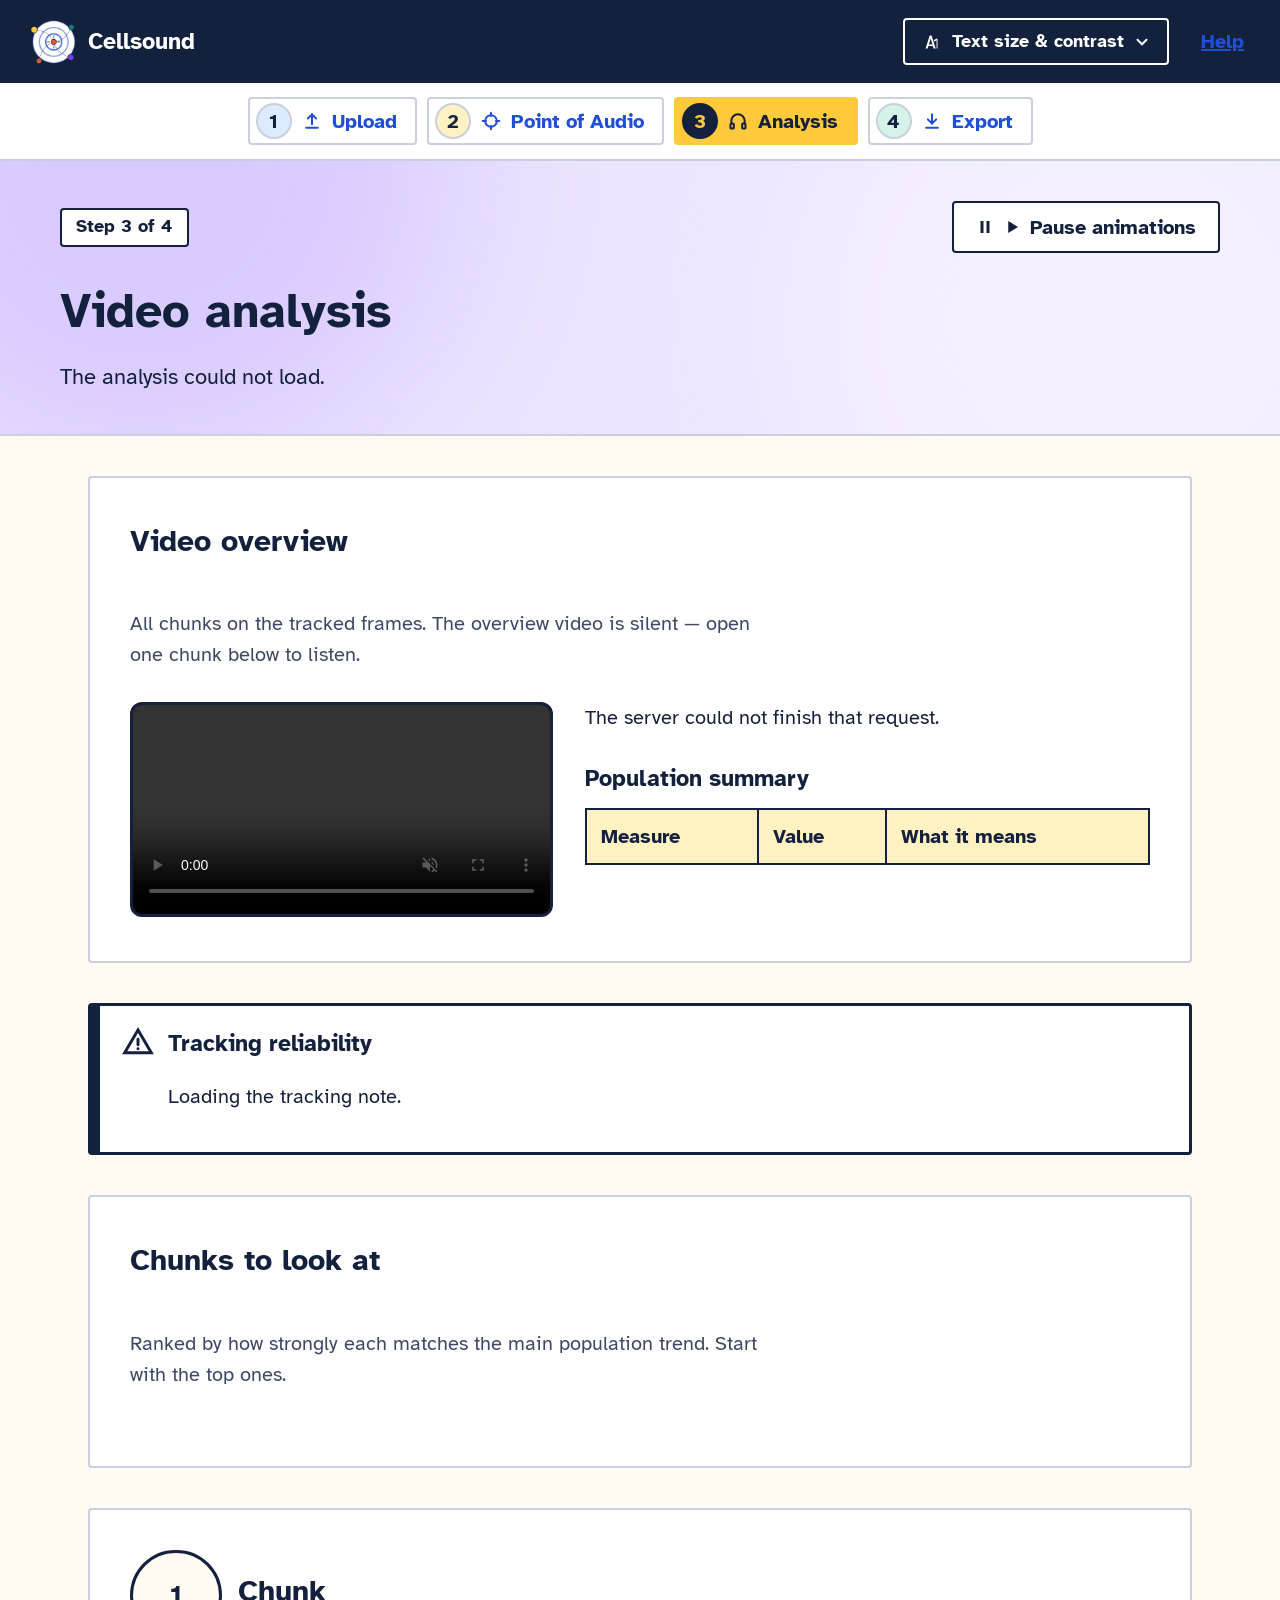
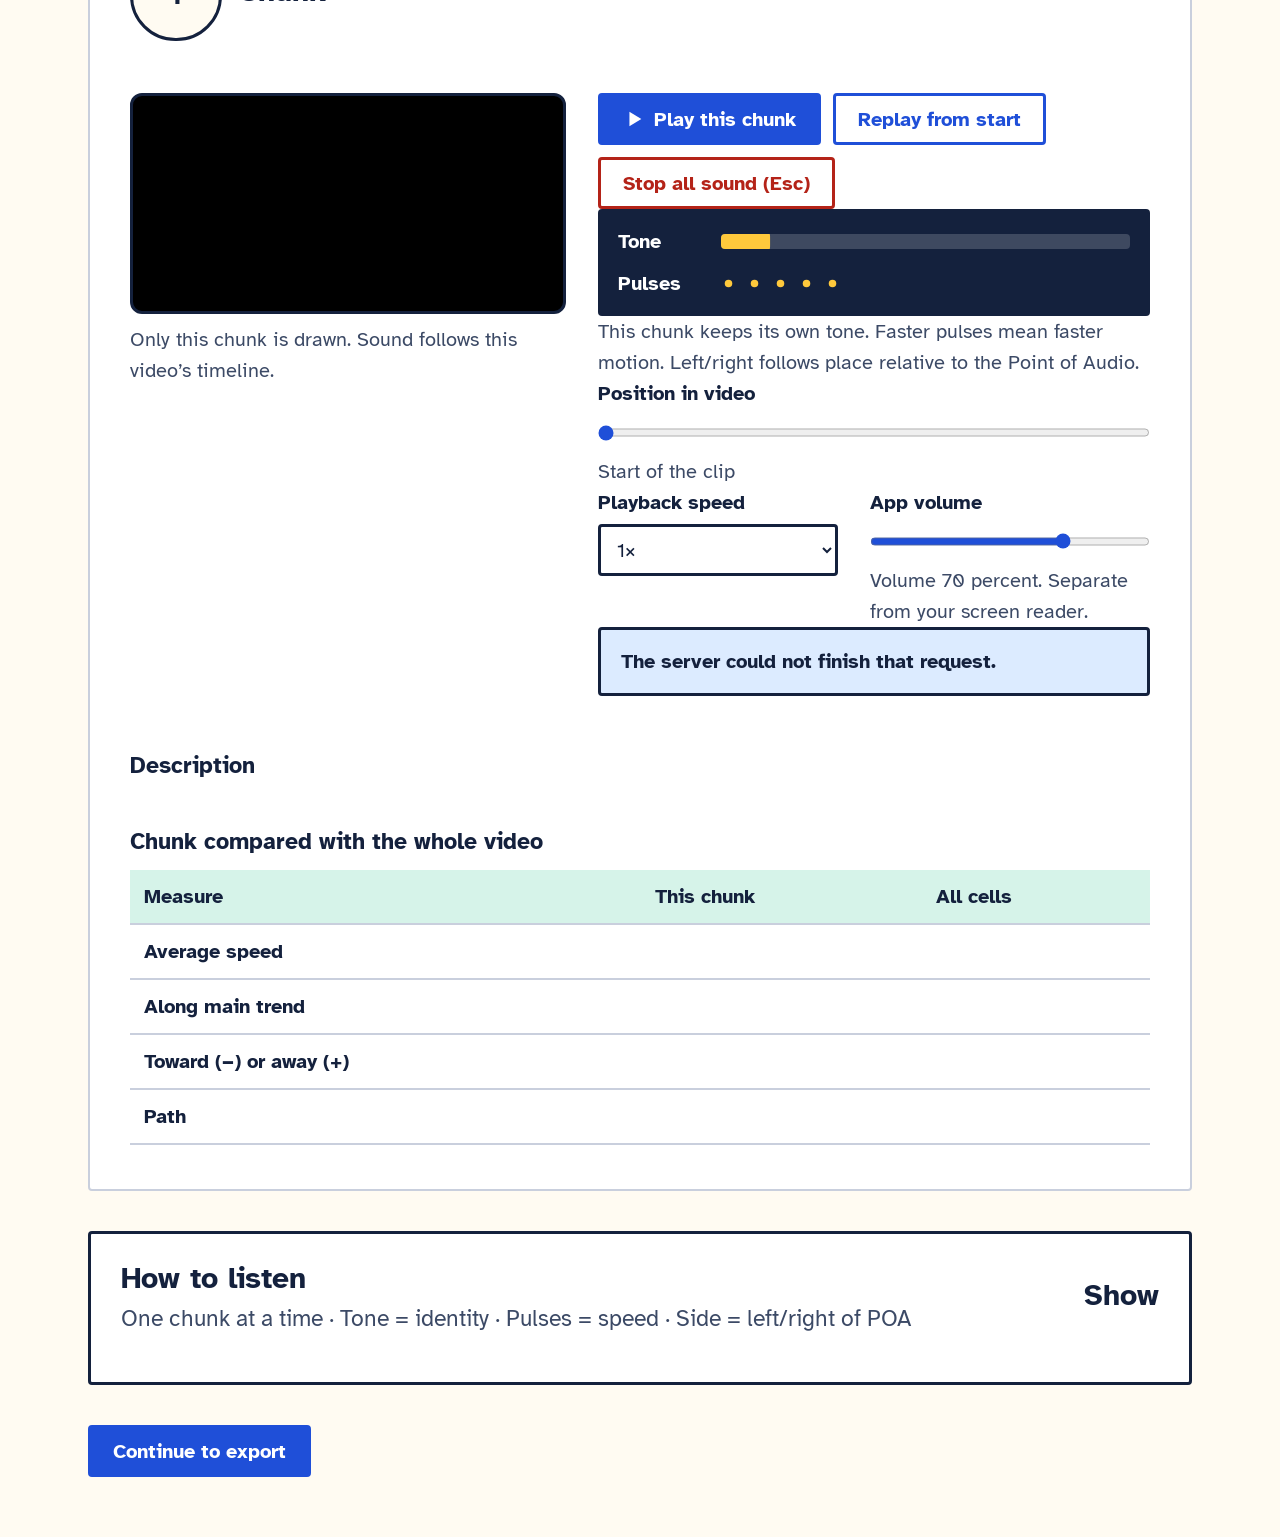
==== frontend/analysis.html @ 12f1b1e4 "Replace overview and clusters with one analysis page: muted all-chunk video plus ranked single-chunk" ====
<!DOCTYPE html>
<html lang="en">
<head>
  <meta charset="utf-8">
  <meta name="viewport" content="width=device-width, initial-scale=1">
  <title>Analysis — Cellsound</title>
  <link rel="stylesheet" href="css/styles.css">
  <link rel="icon" href="img/logo.png" type="image/png">
</head>
<body class="app theme-light size-1" data-step="3">
<a class="skip" href="#main">Skip to main content</a>
<header class="site-header">
  <a class="brand" href="index.html"><img class="brand-logo" src="img/logo.png" alt="" width="32" height="32">Cellsound</a>
  <div class="header-tools">
    <div class="display-wrap">
      <button type="button" class="hdr-btn" id="display-button" aria-expanded="false" aria-controls="display-panel">
        <svg aria-hidden="true" width="22" height="22" viewBox="0 0 24 24" fill="currentColor"><path d="M5 19 9.5 5h2L16 19h-2.2l-.9-2.6H8.1L7.2 19H5zm3.6-4.4h3.8L10.6 8.2 8.6 14.6zM18 19V8.5h-1.6L14 10v1.8l2.4-1.4H17V19H18z"></path></svg>Text size &amp; contrast<svg class="chevron" aria-hidden="true" width="18" height="18" viewBox="0 0 24 24" fill="none" stroke="currentColor" stroke-width="2.6" stroke-linecap="round"><path d="m6 9 6 6 6-6"></path></svg>
      </button>
      <div id="display-panel" class="display-panel" role="group" aria-label="Text size and contrast" hidden>
        <div class="field">
          <label for="text-size">Text size</label>
          <select class="select" id="text-size">
            <option value="1">Standard</option>
            <option value="2">Larger</option>
            <option value="3">Largest</option>
          </select>
        </div>
        <div class="field">
          <label for="contrast">Contrast</label>
          <select class="select" id="contrast">
            <option value="light">Light</option>
            <option value="dark">Dark</option>
            <option value="hc">High contrast</option>
          </select>
        </div>
        <label class="check-label" for="pause-animations">
          <input type="checkbox" id="pause-animations"> Pause animations
        </label>
        <button type="button" class="done-btn" id="display-done">Done</button>
      </div>
    </div>
    <a class="help-link" href="#help">Help</a>
  </div>
</header>
<nav class="steps" aria-label="Analysis steps">
  <ol>
    <li><a class="step-link" data-step-link="1" href="#"><span class="badge badge-1" aria-hidden="true">1</span><svg class="step-icon" aria-hidden="true" width="20" height="20" viewBox="0 0 24 24" fill="none" stroke="currentColor" stroke-width="2.4" stroke-linecap="round" stroke-linejoin="round"><path d="M12 16V4"></path><path d="m7 9 5-5 5 5"></path><path d="M5 20h14"></path></svg>Upload</a></li>
    <li><a class="step-link" data-step-link="2" href="#"><span class="badge badge-2" aria-hidden="true">2</span><svg class="step-icon" aria-hidden="true" width="20" height="20" viewBox="0 0 24 24" fill="none" stroke="currentColor" stroke-width="2.4" stroke-linecap="round" stroke-linejoin="round"><circle cx="12" cy="12" r="7"></circle><path d="M12 2v4M12 18v4M2 12h4M18 12h4"></path></svg>Point of Audio</a></li>
    <li><a class="step-link" data-step-link="3" href="#"><span class="badge badge-3" aria-hidden="true">3</span><svg class="step-icon" aria-hidden="true" width="20" height="20" viewBox="0 0 24 24" fill="none" stroke="currentColor" stroke-width="2.4" stroke-linecap="round" stroke-linejoin="round"><path d="M4 15v-3a8 8 0 0 1 16 0v3"></path><rect x="3" y="15" width="4" height="6" rx="1"></rect><rect x="17" y="15" width="4" height="6" rx="1"></rect></svg>Analysis</a></li>
    <li><a class="step-link" data-step-link="4" href="#"><span class="badge badge-4" aria-hidden="true">4</span><svg class="step-icon" aria-hidden="true" width="20" height="20" viewBox="0 0 24 24" fill="none" stroke="currentColor" stroke-width="2.4" stroke-linecap="round" stroke-linejoin="round"><path d="M12 4v11"></path><path d="m7 10 5 5 5-5"></path><path d="M5 20h14"></path></svg>Export</a></li>
  </ol>
</nav>

<main id="main" tabindex="-1">
<div class="hero hero-lilac">
  <div class="mesh" aria-hidden="true"><i></i><i></i></div>
  <div class="hero-inner">
    <div class="hero-bar">
      <p class="step-kicker">Step 3 of 4</p>
      <button type="button" class="pause-btn" data-pause-mirror aria-pressed="false">
        <svg data-icon="pause" aria-hidden="true" width="18" height="18" viewBox="0 0 24 24" fill="currentColor"><path d="M6 4h4v16H6zM14 4h4v16h-4z"></path></svg>
        <svg data-icon="play" aria-hidden="true" width="18" height="18" viewBox="0 0 24 24" fill="currentColor" hidden><path d="M7 4v16l13-8z"></path></svg>
        <span data-pause-label>Pause animations</span>
      </button>
    </div>
    <h1>Video analysis</h1>
    <p class="lede" id="hero-lede">Loading the video overview and the chunks that matter most.</p>
  </div>
</div>

<div class="page stack">
  <section class="card" aria-labelledby="overview-h">
    <h2 id="overview-h">Video overview</h2>
    <p class="hint">All chunks on the tracked frames. The overview video is silent — open one chunk below to listen.</p>
    <div class="split" style="align-items:flex-start">
      <div style="flex:1 1 16em;min-width:12em;max-width:28rem">
        <video id="overview-video" playsinline muted controls preload="auto" aria-label="Overview video showing all chunks, muted" style="width:100%;height:auto;display:block;border-radius:12px;background:#000;border:3px solid var(--line)"></video>
      </div>
      <div class="copy" style="flex:2 1 18em;min-width:14em">
        <p id="desc-text">The overview will appear when the summary loads.</p>
        <div style="overflow-x:auto;margin-top:1em">
          <table class="stats">
            <caption>Population summary</caption>
            <thead><tr><th scope="col">Measure</th><th scope="col">Value</th><th scope="col">What it means</th></tr></thead>
            <tbody id="stats-body"></tbody>
          </table>
        </div>
      </div>
    </div>
  </section>

  <div class="note">
    <svg aria-hidden="true" width="32" height="32" viewBox="0 0 24 24" fill="none" stroke="currentColor" stroke-width="2.2" stroke-linecap="round"><path d="M12 3 2 20h20L12 3Z"></path><path d="M12 10v4"></path><path d="M12 17h.01"></path></svg>
    <div>
      <h2 id="trust-h">Tracking reliability</h2>
      <p id="trust-note">Loading the tracking note.</p>
    </div>
  </div>

  <section class="card" aria-labelledby="important-h">
    <h2 id="important-h">Chunks to look at</h2>
    <p class="hint" id="important-hint">Ranked by how strongly each matches the main population trend. Start with the top ones.</p>
    <ol class="cluster-picks" id="chunk-picks"></ol>
  </section>

  <section class="card cluster-detail" id="chunk-detail" hidden aria-labelledby="detail-h">
    <div style="display:flex;align-items:center;gap:0.8em;flex-wrap:wrap">
      <span class="dot dot-big" id="detail-dot" aria-hidden="true">1</span>
      <div class="copy" style="flex:1 1 12em">
        <h2 id="detail-h" tabindex="-1">Chunk</h2>
        <p class="hint" id="detail-meta"></p>
      </div>
    </div>
    <div class="split" style="align-items:flex-start;margin-top:1em">
      <div style="flex:1 1 16em;min-width:12em;max-width:28rem">
        <video id="chunk-video" playsinline muted preload="auto" aria-label="Video with only the selected chunk highlighted" style="width:100%;height:auto;display:block;border-radius:12px;background:#000;border:3px solid var(--line)"></video>
        <p class="hint" style="margin-top:0.5em">Only this chunk is drawn. Sound follows this video’s timeline.</p>
      </div>
      <div style="flex:2 1 16em;min-width:14em">
        <div class="flow">
          <button type="button" class="btn btn-primary" id="play"><svg aria-hidden="true" width="22" height="22" viewBox="0 0 24 24" fill="currentColor"><path id="play-icon" d="M7 4v16l13-8z"></path></svg><span id="play-label">Play this chunk</span></button>
          <button type="button" class="btn btn-line" id="replay">Replay from start</button>
          <button type="button" class="btn btn-stop" id="stop">Stop all sound (Esc)</button>
        </div>
        <div class="cues" id="wave" aria-hidden="true">
          <div class="cue"><span>Tone</span><span class="cue-track"><i id="pitch-fill"></i></span></div>
          <div class="cue"><span>Pulses</span><span class="beat-dots" id="beat-dots"><i></i><i></i><i></i><i></i><i></i></span></div>
        </div>
        <p class="hint" id="tone-note">This chunk keeps its own tone. Faster pulses mean faster motion. Left/right follows place relative to the Point of Audio.</p>
        <div class="field">
          <label for="pos">Position in video</label>
          <input id="pos" type="range" min="0" max="200" value="0" aria-valuetext="Start of the clip">
          <p class="hint" id="pos-visible" aria-hidden="true">Start of the clip</p>
        </div>
        <div class="split">
          <div class="field" style="flex:1 1 10em">
            <label for="rate">Playback speed</label>
            <select class="select" id="rate">
              <option value="0.5">0.5×</option>
              <option value="1" selected>1×</option>
              <option value="1.5">1.5×</option>
              <option value="2">2×</option>
            </select>
          </div>
          <div class="field" style="flex:1 1 12em">
            <label for="vol">App volume</label>
            <input id="vol" type="range" min="0" max="100" value="70" aria-valuetext="Volume 70 percent">
            <p class="hint" id="vol-hint">Volume 70 percent. Separate from your screen reader.</p>
          </div>
        </div>
        <p class="listen-status" id="status-text" role="status" aria-live="polite" aria-atomic="true">Select a chunk above, then press Play.</p>
      </div>
    </div>
    <div class="copy" style="margin-top:1em">
      <h3>Description</h3>
      <p id="detail-desc"></p>
    </div>
    <div style="overflow-x:auto">
      <table class="cmp">
        <caption id="cmp-caption">Chunk compared with the whole video</caption>
        <thead><tr><th scope="col">Measure</th><th scope="col">This chunk</th><th scope="col">All cells</th></tr></thead>
        <tbody>
          <tr><th scope="row">Average speed</th><td id="cmp-speed"></td><td id="all-speed"></td></tr>
          <tr><th scope="row">Along main trend</th><td id="cmp-along"></td><td id="all-along"></td></tr>
          <tr><th scope="row">Toward (−) or away (+)</th><td id="cmp-radial"></td><td id="all-radial"></td></tr>
          <tr><th scope="row">Path</th><td id="cmp-path" colspan="2"></td></tr>
        </tbody>
      </table>
    </div>
  </section>

  <section class="accordion" id="help" aria-labelledby="how-h">
    <h2 id="how-h">
      <button type="button" class="accordion-btn" id="how-btn" aria-expanded="false" aria-controls="how-panel">
        <span>How to listen<small>One chunk at a time · Tone = identity · Pulses = speed · Side = left/right of POA</small></span>
        <span id="how-state">Show</span>
      </button>
    </h2>
    <div class="accordion-panel" id="how-panel" hidden>
      <div class="bento">
        <article class="card" style="background:var(--sky)">
          <h3>Tone</h3>
          <p>Each chunk keeps a fixed note so you can tell groups apart.</p>
        </article>
        <article class="card" style="background:var(--mint)">
          <h3>Pulses</h3>
          <p>Faster motion taps faster. Slow chunks tap slowly.</p>
        </article>
        <article class="card" style="background:var(--butter)">
          <h3>Left and right</h3>
          <p>Place relative to the Point of Audio. Bottom-center stays balanced; sides lean into that ear.</p>
        </article>
      </div>
    </div>
  </section>

  <div><a class="btn btn-primary" id="export-link" href="export.html">Continue to export</a></div>
</div>
</main>
<script src="js/audio.js"></script>
<script src="js/api.js"></script>
<script src="js/common.js"></script>
<script src="js/analysis.js"></script>
</body>
</html>
---- frontend/css/styles.css ----
/* cellsound design tokens, copied from the mockups.
   Put class="app theme-light size-1" on <body>; swap theme-light/dark/hc and size-1/2/3 from the Text size & contrast menu. */
@import url('https://fonts.googleapis.com/css2?family=Atkinson+Hyperlegible:wght@400;700&display=swap');

.app{font-family:'Atkinson Hyperlegible',system-ui,sans-serif;line-height:1.55;background:var(--bg);color:var(--ink);min-height:100%;position:relative}
.theme-light{--bg:#FFFBF2;--surface:#FFFFFF;--ink:#14213D;--muted:#3C4A66;--line:#14213D;--hair:#C9CFDD;--primary:#1F4FD8;--on-primary:#FFFFFF;--link:#1F4FD8;--sun:#FFC93C;--on-sun:#14213D;--sky:#DCEBFF;--butter:#FFF1C2;--lilac:#EDE4FF;--mint:#D6F3E9;--peach:#FFE1D3;--danger:#B42318;--ok:#0B6B3A;--focus:#14213D;--header:#14213D;--on-header:#FFFFFF}
.theme-dark{--bg:#0B1020;--surface:#141B31;--ink:#F4F6FF;--muted:#C9D1EA;--line:#C9D1EA;--hair:#3A4570;--primary:#9DB8FF;--on-primary:#0B1020;--link:#B7CBFF;--sun:#FFD25E;--on-sun:#0B1020;--sky:#1A2C55;--butter:#3A3214;--lilac:#2C2152;--mint:#123A30;--peach:#43231A;--danger:#FF9B8F;--ok:#7BE0A6;--focus:#FFD25E;--header:#050814;--on-header:#FFFFFF}
.theme-hc{--bg:#000000;--surface:#000000;--ink:#FFFFFF;--muted:#FFFFFF;--line:#FFFFFF;--hair:#FFFFFF;--primary:#FFFF00;--on-primary:#000000;--link:#FFFF00;--sun:#FFFF00;--on-sun:#000000;--sky:#000000;--butter:#000000;--lilac:#000000;--mint:#000000;--peach:#000000;--danger:#FF8A80;--ok:#00FF88;--focus:#00FFFF;--header:#000000;--on-header:#FFFFFF}
.size-1{font-size:20px}.size-2{font-size:24px}.size-3{font-size:30px}
.app a{color:var(--link)}.app a:hover{text-decoration-thickness:3px}
.app a.btn-primary{color:var(--on-primary);text-decoration:none}
.app a.btn-line{color:var(--link);text-decoration:none}
.app :focus-visible{outline:4px solid var(--focus);outline-offset:3px}
.app header .hdr:focus-visible,.app header > a:focus-visible,.app .brand:focus-visible,.app .hdr-btn:focus-visible,.app .help-link:focus-visible{outline-color:var(--sun)}
.skip{position:absolute;left:-9999px;top:10px;z-index:10;background:var(--sun);color:var(--on-sun) !important;padding:14px 20px;border-radius:4px;font-weight:700}
.skip:focus{left:16px}
.file-btn{display:inline-flex;align-items:center;justify-content:center;min-height:56px;padding:0 28px;border:3px solid var(--primary);border-radius:4px;background:var(--surface);color:var(--link);font-weight:700;cursor:pointer}
.file-in:focus-visible + .file-btn{outline:4px solid var(--focus);outline-offset:3px}
.sr{position:absolute;width:1px;height:1px;overflow:hidden;clip:rect(0 0 0 0);white-space:nowrap}

*,
*::before,
*::after{box-sizing:border-box}
html,body{margin:0}
body{overflow-x:hidden}

.site-header{
  background:var(--header);
  color:var(--on-header);
  padding:0.7em 1.4em;
  display:flex;
  flex-wrap:wrap;
  align-items:center;
  justify-content:space-between;
  gap:0.7em 1.4em;
}
.app a.brand{
  color:#fff;
  text-decoration:none;
  display:flex;
  align-items:center;
  gap:0.45em;
  font-weight:700;
  font-size:1.15em;
  min-height:2.4em;
}
.brand-logo{width:2.15em;height:2em;flex:none;object-fit:contain;display:block}
.header-tools{display:flex;flex-wrap:wrap;align-items:center;gap:0.6em 1.2em}
.display-wrap{position:relative}
.hdr-btn{
  font:inherit;
  font-weight:700;
  font-size:0.9em;
  min-height:2.6em;
  padding:0 0.9em;
  border:2px solid var(--on-header);
  border-radius:4px;
  background:transparent;
  color:var(--on-header);
  cursor:pointer;
  display:inline-flex;
  align-items:center;
  gap:0.5em;
}
.help-link{
  color:var(--on-header);
  font-weight:700;
  min-height:2.4em;
  display:inline-flex;
  align-items:center;
  padding:0 0.4em;
}
.display-panel{
  position:absolute;
  right:0;
  top:calc(100% + 0.5em);
  z-index:20;
  width:17em;
  max-width:calc(100vw - 2em);
  background:var(--surface);
  color:var(--ink);
  border:3px solid var(--line);
  border-radius:4px;
  box-shadow:0 6px 0 var(--line);
  padding:1em;
  display:flex;
  flex-direction:column;
  gap:0.8em;
  font-size:0.9em;
}
.display-panel[hidden]{display:none}
.field{display:flex;flex-direction:column;gap:0.3em}
.field label,.check-label{font-weight:700}
.select,.text-input{
  font:inherit;
  min-height:2.6em;
  padding:0.2em 0.6em;
  border:3px solid var(--line);
  border-radius:4px;
  background:var(--surface);
  color:var(--ink);
  width:100%;
}
.check-label{
  display:flex;
  align-items:center;
  gap:0.6em;
  cursor:pointer;
  min-height:2.4em;
}
.check-label input{width:1.3em;height:1.3em;margin:0;accent-color:var(--primary)}
.done-btn{
  font:inherit;
  font-weight:700;
  min-height:2.6em;
  border:3px solid var(--primary);
  border-radius:4px;
  background:var(--primary);
  color:var(--on-primary);
  cursor:pointer;
}
.chevron{transition:transform .15s ease}
.hdr-btn[aria-expanded="true"] .chevron{transform:rotate(180deg)}

.steps{
  background:var(--surface);
  border-bottom:2px solid var(--hair);
  padding:0.7em 1.4em;
}
.steps ol{
  list-style:none;
  margin:0 auto;
  padding:0;
  display:flex;
  flex-wrap:wrap;
  justify-content:center;
  gap:0.5em;
}
.step-link{
  display:flex;
  align-items:center;
  gap:0.5em;
  min-height:2.4em;
  padding:0.2em 0.9em 0.2em 0.3em;
  border-radius:4px;
  border:2px solid var(--hair);
  color:var(--ink);
  text-decoration:none;
  font-weight:700;
}
.step-link[aria-current="step"]{
  border-color:var(--sun);
  background:var(--sun);
  color:var(--on-sun);
}
.badge{
  display:grid;
  place-items:center;
  width:1.8em;
  height:1.8em;
  border-radius:50%;
  border:2px solid var(--hair);
  flex:none;
}
.step-link[aria-current="step"] .badge{
  background:var(--on-sun);
  color:var(--sun);
  border-color:var(--on-sun);
}
.badge-1{background:var(--sky);color:var(--ink)}
.badge-2{background:var(--butter);color:var(--ink)}
.badge-3{background:var(--lilac);color:var(--ink)}
.badge-4{background:var(--mint);color:var(--ink)}
.badge-5{background:var(--peach);color:var(--ink)}
.badge-6{background:var(--sky);color:var(--ink)}
.theme-hc .badge{background:var(--surface);color:var(--ink)}
.step-icon{flex:none}

.hero{
  border-bottom:2px solid var(--hair);
  padding:2em 1.4em;
}
.hero-inner{max-width:58em;margin:0 auto}
.step-kicker{
  margin:0;
  display:inline-block;
  background:var(--surface);
  border:2px solid var(--line);
  border-radius:4px;
  padding:0.2em 0.8em;
  font-weight:700;
  font-size:0.9em;
}
.hero-bar{margin-bottom:1.6em}
.hero-inner > .step-kicker{margin-bottom:1.6em}
.hero h1{margin:0 0 0.45em;font-size:2.4em;line-height:1.1}
.hero-sky{background:var(--sky);--tint:#A9CBFF}
.hero-butter{background:var(--butter);--tint:#FFE08A}
.hero-lilac{background:var(--lilac);--tint:#D2C2FF}
.hero-mint{background:var(--mint);--tint:#A8E8D3}
.hero-peach{background:var(--peach);--tint:#FFC2A6}
.theme-hc .hero{background:var(--bg)}

.page{
  max-width:58em;
  margin:0 auto;
  padding:2em 1.4em 3em;
}
.page h2{margin-top:0}
.live{min-height:1.2em}

.hero-bar,.row{display:flex;flex-wrap:wrap;align-items:center;gap:0.7em}
.hero-bar{justify-content:space-between}
.hero-card{
  margin-top:0;
  background:var(--surface);
  color:var(--ink);
  border:3px solid var(--line);
  border-radius:4px;
  box-shadow:0 0.4em 0 var(--line);
  padding:1.4em 1.5em;
  display:flex;
  flex-direction:column;
  gap:1.2em;
}
.hero-copy{display:flex;flex-wrap:wrap;align-items:center;justify-content:space-between;gap:1.2em}
.hero-copy > div{flex:1 1 22em;min-width:0;display:flex;flex-direction:column;gap:0.7em}
.hero-card h1{margin:0}
.lede{margin:0;font-size:1.1em;max-width:32em}
.art{flex:0 1 16em;width:100%;height:auto;color:var(--ink)}
.pause-btn,.btn,.file-btn{
  font:inherit;
  font-weight:700;
  min-height:2.6em;
  padding:0.35em 1.1em;
  border-radius:4px;
  cursor:pointer;
  display:inline-flex;
  align-items:center;
  justify-content:center;
  gap:0.45em;
  text-decoration:none;
}
.pause-btn{border:2px solid var(--line);background:var(--surface);color:var(--ink)}
.btn-primary{border:3px solid var(--primary);background:var(--primary);color:var(--on-primary)}
.btn-line{border:3px solid var(--primary);background:var(--surface);color:var(--link)}
.btn-quiet{border:3px solid var(--line);background:var(--surface);color:var(--ink)}
.stack{display:flex;flex-direction:column;gap:2em}
.card{background:var(--surface);border:2px solid var(--hair);border-radius:4px;padding:2em 2em 2.2em;display:flex;flex-direction:column;gap:1.6em}
.band{background:var(--lilac);border:2px solid var(--hair);border-radius:4px;padding:1.2em 1.3em;display:flex;flex-wrap:wrap;gap:1em 2em}
.band > div{flex:1 1 16em;min-width:0}
.band h2,.card h2{margin:0 0 0.4em;font-size:1.5em}
.band h3{margin:0 0 0.4em;font-size:1.15em}
.flow{display:flex;flex-wrap:wrap;gap:0.6em}
.mini-steps{list-style:none;margin:0;padding:0;display:flex;flex-wrap:wrap;gap:0.6em}
.mini-step{
  flex:1 1 8em;
  min-width:0;
  display:flex;
  flex-direction:column;
  gap:0.35em;
  padding:0.7em;
  border-radius:4px;
  border:2px solid var(--hair);
  background:var(--surface);
}
.mini-step strong{font-size:1.02em;line-height:1.2}
.mini-step.here{background:var(--sky);border:3px solid var(--line)}
.tint-2{background:var(--butter)}
.tint-3{background:var(--lilac)}
.tint-4{background:var(--mint)}
.tint-5{background:var(--peach)}
.tint-6{background:var(--sky)}
.here-tag{align-self:flex-start;margin-top:auto;font-weight:700;font-size:0.85em;background:var(--sun);color:var(--on-sun);padding:0.1em 0.5em;border-radius:4px}
.mini-top{display:flex;align-items:center;justify-content:space-between;gap:0.4em}
.mini-num{display:grid;place-items:center;width:1.6em;height:1.6em;border-radius:50%;border:2px solid var(--line);background:var(--surface);font-weight:700;font-size:0.85em}
.mini-step.here .mini-num{background:var(--line);color:var(--bg)}
.drop{
  border:3px dashed var(--line);
  border-radius:4px;
  padding:2.4em 1.6em;
  display:flex;
  flex-direction:column;
  align-items:center;
  text-align:center;
  gap:0.9em;
  background:var(--sky);
}
.drop.drag{background:var(--butter)}
.drop-title{font-weight:700;font-size:1.15em}
.hint{margin:0;max-width:32em;color:var(--muted)}
.file-name{margin:0;font-weight:700}
.error{margin:0;color:var(--danger);font-weight:700}
.fields{border:2px solid var(--hair);border-radius:4px;padding:1.3em 1.4em 1.5em;margin:0;display:flex;flex-direction:column;gap:1.1em}
.fields legend{font-size:1.15em;font-weight:700;padding:0 0.4em}
.pair{display:flex;flex-wrap:wrap;gap:0.9em}
.pair .field{flex:1 1 12em}
.checks{list-style:none;margin:0;padding:0;display:flex;flex-direction:column;gap:1em}
.checks li{display:flex;gap:0.6em;align-items:center}
.dot{flex:none;display:grid;place-items:center;width:1.8em;height:1.8em;border-radius:50%;border:2px solid var(--line);background:var(--bg);font-weight:700}
.dot.now{background:var(--sun);color:var(--on-sun)}
.dot.done{background:var(--mint);color:var(--ink)}
.theme-hc .dot.done{background:var(--ok);color:var(--on-sun)}
.status-box{border:3px solid var(--line);background:var(--butter);border-radius:4px;padding:1.1em 1.2em;display:flex;gap:0.8em;align-items:flex-start}
.status-box p{margin:0;font-weight:700}
.bar{height:1.5em;border:3px solid var(--line);border-radius:4px;background:var(--bg);overflow:hidden}
.bar span{display:block;height:100%;width:100%;background:var(--primary);transform:scaleX(0);transform-origin:left center}
.mesh{position:absolute;inset:0;z-index:0;overflow:hidden;pointer-events:none}
.hero{position:relative;overflow:hidden}
.hero-inner,.hero-card{position:relative;z-index:1}
.mesh i{position:absolute;width:32em;height:32em;border-radius:50%;filter:blur(4.5em)}
.mesh i:nth-child(1){background:var(--tint);opacity:.75;left:-9em;top:-16em}
.mesh i:nth-child(2){background:var(--surface);opacity:.45;right:-8em;top:-8em}
.theme-dark .mesh i:nth-child(1){opacity:.18}
.theme-dark .mesh i:nth-child(2){opacity:.08}
.theme-hc .mesh{display:none}
.app .file-in:focus-visible{outline:none}

@media (prefers-reduced-motion: no-preference){
  body:not(.pause-motion) .mesh i{animation:drift 32s ease-in-out infinite alternate}
  body:not(.pause-motion) .mesh i:nth-child(2){animation-duration:40s;animation-delay:-8s}
  body:not(.pause-motion) .float{animation:bob 5s ease-in-out infinite}
  body:not(.pause-motion) .bar span{transition:transform .45s linear}
  body:not(.pause-motion) .rise{animation:rise .6s ease both}
  body:not(.pause-motion) .lift:active{transform:translateY(2px)}
  body:not(.pause-motion) .pulse{
    transform-box:fill-box;
    transform-origin:center;
    animation:ping 1.8s ease-out infinite;
  }
}
@keyframes ping{0%{transform:scale(.45);opacity:.85}100%{transform:scale(2.4);opacity:0}}
@keyframes drift{from{transform:translate3d(0,0,0) scale(1)}to{transform:translate3d(4em,2.5em,0) scale(1.12)}}
@keyframes bob{0%,100%{transform:translateY(0)}50%{transform:translateY(-8px)}}
@keyframes rise{from{opacity:0;transform:translateY(14px)}to{opacity:1;transform:none}}
.split{display:flex;flex-wrap:wrap;gap:1.6em;align-items:stretch}
.split > *{flex:1 1 18em;min-width:0}
.preview-wrap{max-width:24em}
.preview{width:100%;height:auto;display:block;background:var(--header);border:3px solid var(--line);border-bottom:0;border-radius:4px 4px 0 0}
.readout{border:3px solid var(--line);border-radius:0 0 4px 4px;background:var(--mint);padding:0.9em 1em;display:flex;flex-direction:column;gap:0.4em}
.readout p{margin:0}
.legend{display:flex;align-items:center;gap:0.5em;font-size:0.9em}
.nudge{
  background:var(--butter);
  border:2px solid var(--hair);
  border-radius:4px;
  padding:1.4em 1.2em;
  display:flex;
  flex-direction:column;
  align-items:center;
  gap:1.1em;
}
.nudge h3{margin:0;font-size:1.2em;text-align:center}
.pad{display:grid;grid-template-columns:repeat(3,5em);gap:0.5em;justify-content:center}
.pad button{
  font:inherit;
  font-weight:700;
  font-size:0.9em;
  min-height:3em;
  min-width:3em;
  border:3px solid var(--line);
  border-radius:4px;
  background:var(--surface);
  color:var(--ink);
  cursor:pointer;
  display:flex;
  flex-direction:column;
  align-items:center;
  justify-content:center;
  line-height:1.15;
}
.pad button.mid{background:var(--sun);color:var(--on-sun)}
.rule{width:100%;border:0;border-top:2px solid var(--hair);margin:0}
.panel{border:2px solid var(--hair);border-radius:4px;padding:1.2em 1.3em;margin:0;display:flex;flex-direction:column;gap:0.8em}
.panel legend{padding:0 0.4em}
.panel-title{font-size:1.35em;font-weight:700;line-height:1.25}
.panel-lilac{background:var(--lilac)}
.panel-mint{background:var(--mint)}
.panel-peach{background:var(--peach)}
.panel-sky{background:var(--sky)}
.choice{display:flex;align-items:flex-start;gap:0.7em;padding:0.7em 0.8em;border:2px solid var(--hair);border-radius:4px;background:var(--surface);cursor:pointer;min-height:2.6em}
.choice input{width:1.3em;height:1.3em;margin:0.2em 0 0;accent-color:var(--primary);flex:none}
.big-num{margin:0;font-size:2em;font-weight:700;line-height:1.1}
.ends{display:flex;justify-content:space-between;gap:1em}
.app input[type="range"]{width:100%;height:2.6em;accent-color:var(--primary);margin:0}
.vol-row{display:flex;flex-wrap:wrap;gap:0.8em}
.vol-card{flex:1 1 12em;min-width:0;background:var(--surface);border:2px solid var(--hair);border-radius:4px;padding:1em 1.1em;display:flex;flex-direction:column;gap:0.45em}
.pill{margin:0;align-self:center;background:var(--surface);border:2px solid var(--line);border-radius:4px;padding:0.2em 0.8em;font-weight:700}
.calib-kept{margin:0.6em 0 0;display:flex;align-items:center;gap:0.5em;font-weight:700}
.btn-stop{border:3px solid var(--danger);background:var(--surface);color:var(--danger)}
.cues{display:flex;flex-direction:column;gap:0.55em;padding:0.85em 1em;background:var(--header);border-radius:4px;color:var(--on-header)}
.cue{display:flex;align-items:center;gap:0.75em}
.cue > span:first-child{flex:0 0 4.4em;font-weight:700}
.cue-track{flex:1;height:0.75em;border-radius:4px;background:rgba(255,255,255,.18);overflow:hidden}
.poa-chip{flex:none;display:grid;place-items:center;width:2.1em;height:2.1em;background:var(--header);border-radius:4px}
.theme-hc .poa-chip{background:var(--bg);border:2px solid var(--line)}
.cue-track i{display:block;height:100%;width:100%;background:var(--sun);transform:scaleX(.12);transform-origin:left center;border-radius:4px}
.beat-dots{flex:1;display:flex;align-items:center;gap:0.55em;height:1.3em}
.beat-dots i{width:0.75em;height:0.75em;border-radius:50%;background:var(--sun);transform:scale(.5);transform-origin:center}
.beat-dots i.on{transform:scale(1)}
.theme-hc .cues{background:var(--bg);color:var(--ink);border:3px solid var(--line)}
.theme-hc .cue-track{background:transparent;border:2px solid var(--line)}
.theme-hc .cue-track i,.theme-hc .beat-dots i{background:var(--primary)}
.copy{display:flex;flex-direction:column;gap:0.4em}
.copy h2,.copy h3,.copy p,.listen-card p{margin:0}
.pick{width:100%;font:inherit;text-align:left;display:flex;align-items:flex-start;gap:0.7em;min-height:3.6em;padding:0.7em 0.8em;border:3px solid var(--hair);border-radius:4px;background:var(--surface);color:var(--ink);cursor:pointer}
.pick[aria-current="true"]{border-color:var(--line);background:var(--butter);box-shadow:0 0.25em 0 var(--line)}
.dot{flex:none;display:grid;place-items:center;width:2.4em;height:2.4em;border-radius:50%;font-weight:700;border:3px solid var(--line);color:var(--ink)}
.dot-big{width:3.4em;height:3.4em;font-size:1.35em}
.tag{display:inline-block;border:2px solid var(--danger);color:var(--danger);border-radius:4px;padding:0 0.45em;font-weight:700}
.cluster-layout{display:flex;flex-wrap:wrap;gap:1.4em;align-items:flex-start}
.cluster-list,.cluster-detail{min-width:0}
.cluster-list{flex:1 1 18em;display:flex;flex-direction:column;gap:0.7em}
.cluster-picks{list-style:none;margin:0;padding:0;display:flex;flex-direction:column;gap:0.6em}
.pick-copy{display:flex;flex-direction:column;gap:0.15em;min-width:0}
.listen-band h3{margin:0;font-size:1.2em}
.btn:disabled{opacity:.55;cursor:not-allowed}
.listen-status.on-butter{background:var(--butter)}
.cmp{width:100%;border-collapse:collapse;background:var(--surface)}
.cmp caption{text-align:left;font-weight:700;font-size:1.15em;padding:0 0 0.45em}
.cmp th,.cmp td{border-bottom:2px solid var(--hair);padding:0.55em 0.7em;text-align:left}
.cmp thead th{background:var(--mint)}
.cluster-detail{flex:2 1 28em}
.listen-band{background:var(--sky);border-radius:4px;padding:1em 1.1em;display:flex;flex-direction:column;gap:0.75em}
.theme-hc .dot{background:var(--bg) !important}
.listen-status{border:3px solid var(--line);background:var(--sky);border-radius:4px;padding:0.8em 1em;font-weight:700;margin:0}
.trace-svg{width:100%;height:auto;background:var(--header);border:3px solid var(--line);border-radius:4px}
.legend-list{list-style:none;margin:0;padding:0;display:flex;flex-direction:column;gap:0.4em;flex:1 1 14em}
.legend-list li{display:flex;align-items:center;gap:0.6em;padding:0.35em 0.5em}
.swatch{flex:none;width:1.6em;height:0.45em;border-radius:4px;outline:2px solid var(--line)}
.accordion{background:var(--surface);border:3px solid var(--line);border-radius:4px}
.accordion-btn{font:inherit;font-weight:700;width:100%;min-height:3.2em;padding:0.7em 1em;border:0;background:transparent;color:var(--ink);cursor:pointer;display:flex;align-items:center;justify-content:space-between;gap:0.8em;text-align:left}
.accordion-btn small{display:block;font-weight:400;color:var(--muted);font-size:0.75em}
.accordion-panel{padding:0.4em 1.1em 1.2em;border-top:2px solid var(--hair);display:flex;flex-direction:column;gap:0.8em}
.accordion-panel[hidden]{display:none}
.bento{display:flex;flex-wrap:wrap;gap:0.8em}
.listen-card{flex:1 1 16em;min-width:0;border-radius:4px;padding:1em;display:flex;flex-direction:column;gap:0.7em}
.listen-card.wide{flex:1 1 24em}
.listen-card h3{margin:0;font-size:1.25em}
.ink-card{background:var(--ink);color:var(--bg)}
.ink-card .btn{background:var(--surface);color:var(--ink);border-color:var(--surface)}
.more{border-top:2px solid currentColor;padding-top:0.6em;margin:0}
.stats{width:100%;border-collapse:collapse;background:var(--surface)}
.stats caption{text-align:left;font-weight:700;font-size:1.15em;padding:0 0 0.5em}
.stats th,.stats td{border:2px solid var(--line);padding:0.55em 0.7em;text-align:left}
.stats thead th{background:var(--butter)}
.note{border:3px solid var(--line);border-left-width:0.6em;border-radius:4px;padding:1em 1.1em;background:var(--surface);display:flex;gap:0.7em;align-items:flex-start}
.note h2{margin:0 0 0.3em;font-size:1.15em}
.desc-band{background:var(--butter)}
.include{border:2px solid var(--hair);border-radius:4px;padding:1em 1.15em 1.2em;margin:0;background:var(--surface)}
.include legend{font-size:1.35em;font-weight:700;padding:0 0.35em}
.opt-row{display:flex;flex-wrap:wrap;gap:0.8em}
.opt{flex:1 1 16em;min-width:0;display:flex;align-items:flex-start;gap:0.7em;padding:0.9em 1em;border:3px solid var(--hair);border-radius:4px;cursor:pointer}
.opt input{width:1.35em;height:1.35em;margin:0.15em 0 0;accent-color:var(--primary);flex:none}
.opt:has(input:checked){border-color:var(--line)}
.opt p{margin:0.15em 0 0}
.result{border:3px solid var(--ok);background:var(--mint);border-radius:4px;padding:1em 1.1em;display:flex;gap:0.7em;align-items:center}
.result p,.result-bad{margin:0;font-weight:700}
.result-bad{border:3px solid var(--danger);color:var(--danger);background:var(--surface);border-radius:4px;padding:0.9em 1em}
@media (prefers-reduced-motion: no-preference){
  body:not(.pause-motion) .pop{animation:pop .45s ease-out both}
}
@keyframes pop{0%{transform:scale(.6);opacity:0}70%{transform:scale(1.06);opacity:1}100%{transform:scale(1)}}

@media (prefers-reduced-motion: no-preference){
  body:not(.pause-motion) .cue-track i,
  body:not(.pause-motion) .beat-dots i{transition:transform .7s ease}
  body:not(.pause-motion) .playing .dot-big{animation:soft 1.8s ease-in-out infinite}
}
@keyframes soft{0%,100%{transform:scale(1)}50%{transform:scale(1.06)}}
@media (prefers-reduced-motion: reduce){
  .chevron{transition:none}
}
.pause-motion .chevron{transition:none}
.hear-set{border:3px solid var(--line);border-radius:4px;margin:0;padding:0.8em 1em 1em;background:var(--surface)}
.hear-set legend{font-weight:700;padding:0 0.3em}
.hear-boxes{display:flex;flex-direction:column;gap:0.35em}
.hear-boxes .check-label{min-height:48px;align-items:center}
.hear-boxes .check-label input{width:28px;height:28px;flex:none}
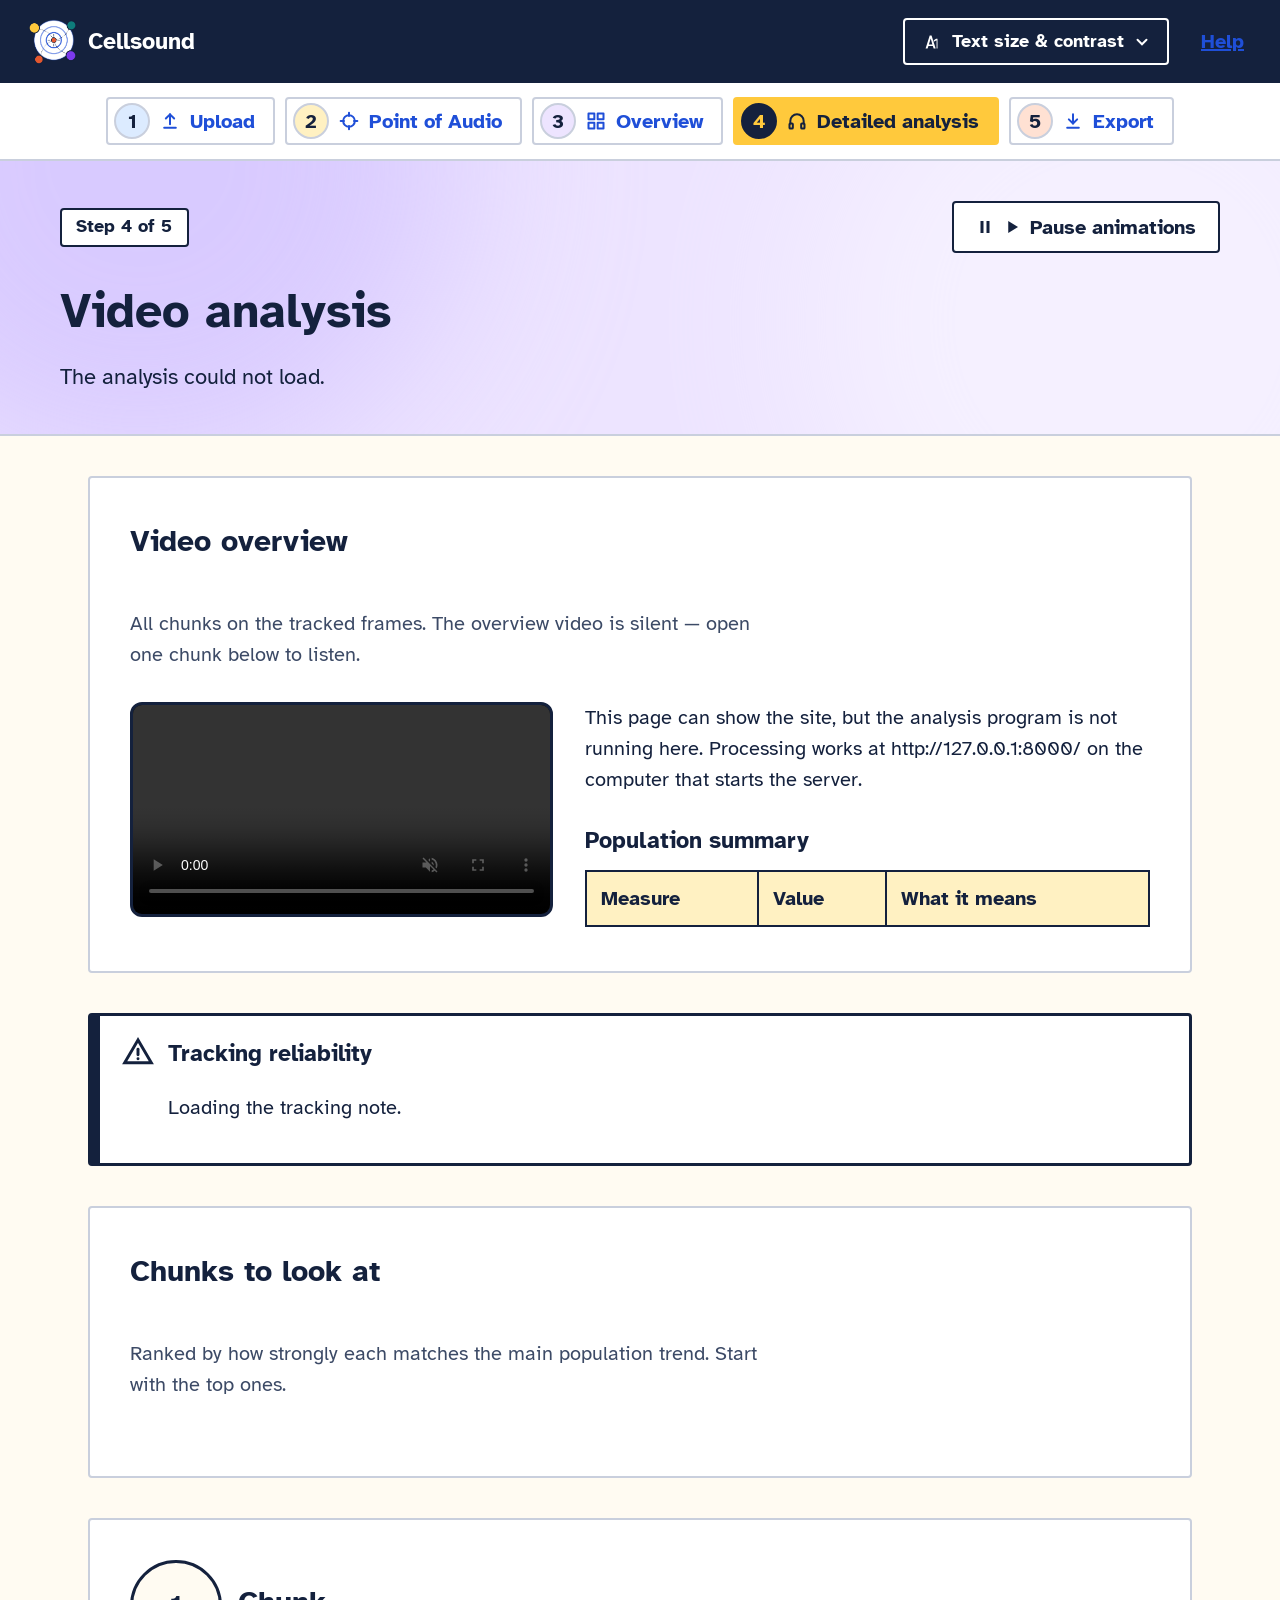
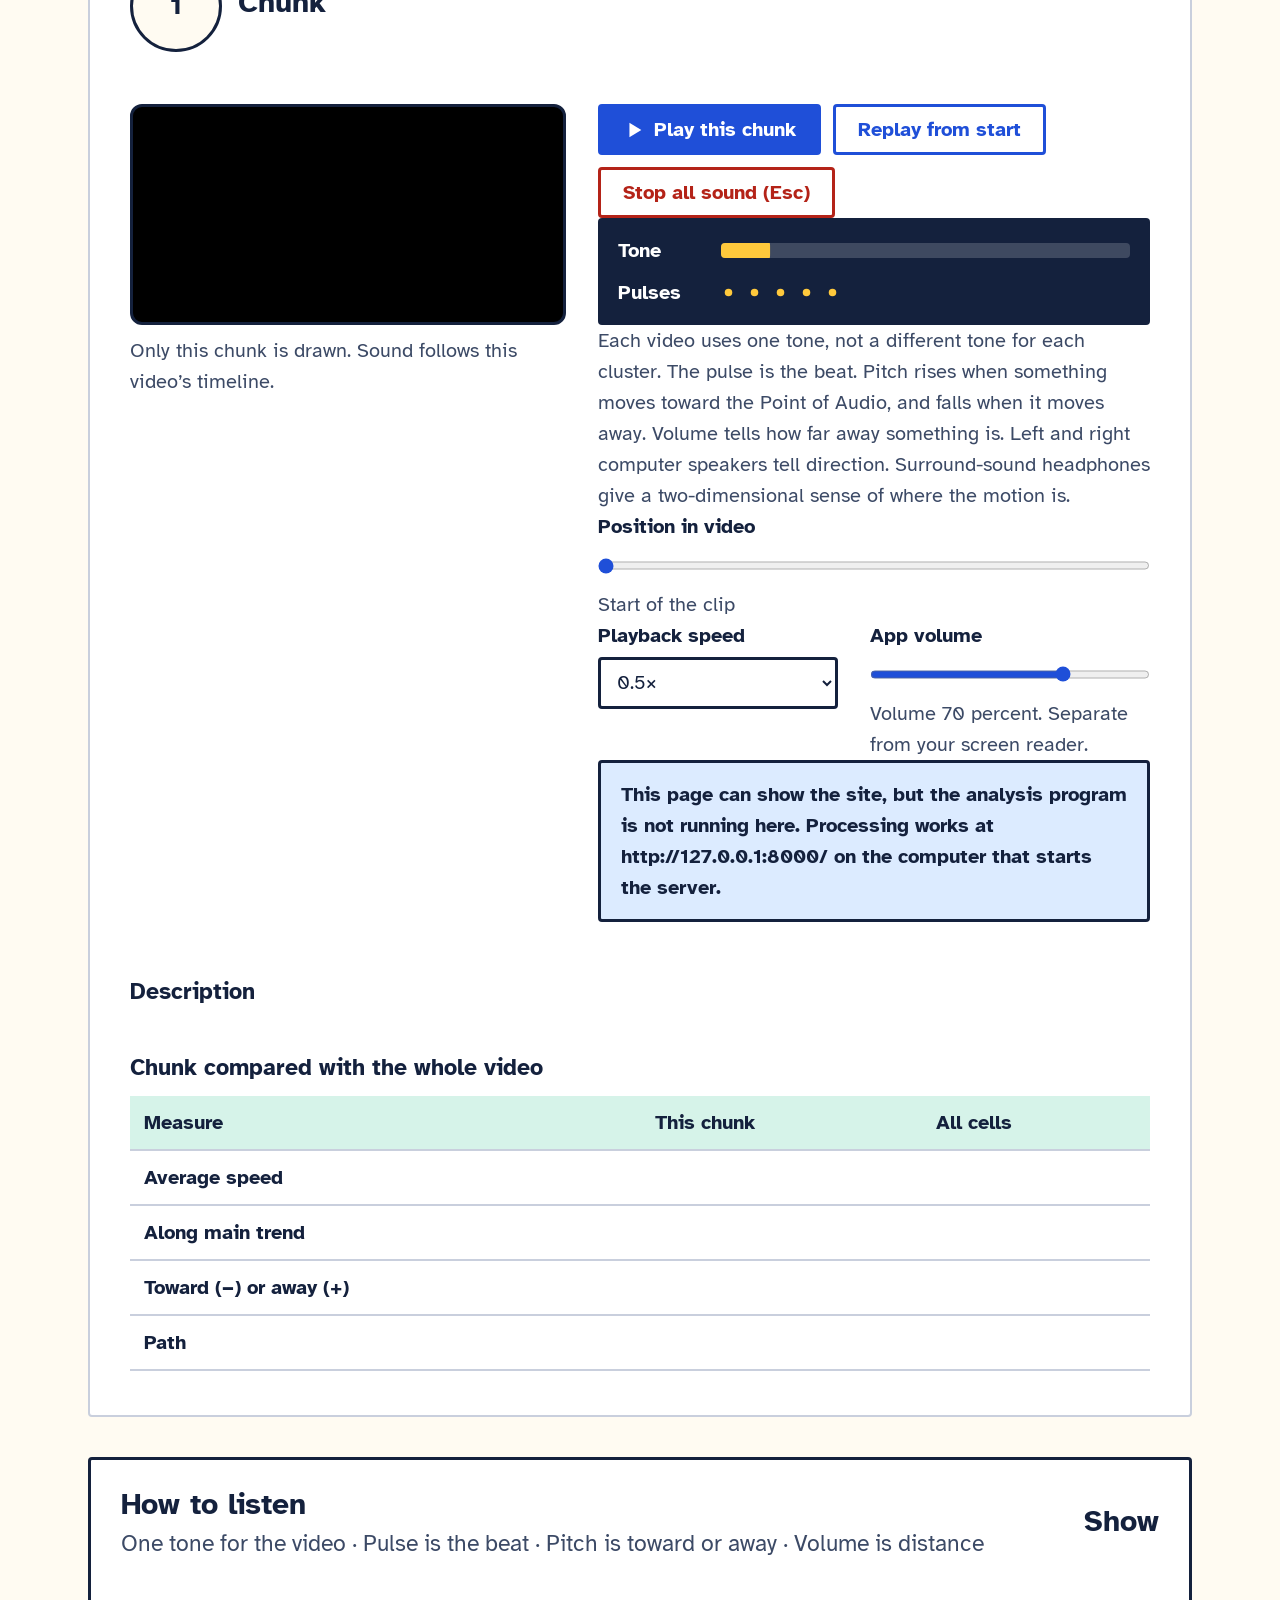
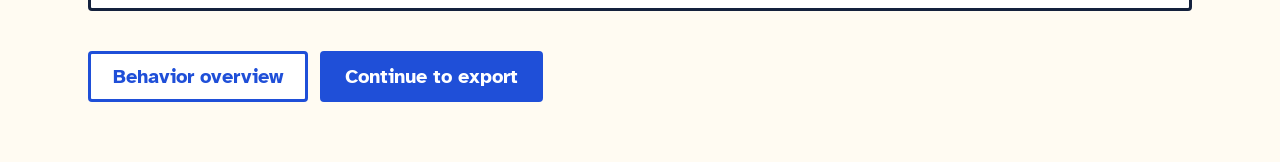
==== commit 888e0687: "Let people start from the home page, place the Point of Audio by tap or drag, and hear one tone per " ====
--- a/frontend/analysis.html
+++ b/frontend/analysis.html
@@ -7,7 +7,7 @@
   <link rel="stylesheet" href="css/styles.css">
   <link rel="icon" href="img/logo.png" type="image/png">
 </head>
-<body class="app theme-light size-1" data-step="3">
+<body class="app theme-light size-1" data-step="4">
 <a class="skip" href="#main">Skip to main content</a>
 <header class="site-header">
   <a class="brand" href="index.html"><img class="brand-logo" src="img/logo.png" alt="" width="32" height="32">Cellsound</a>
@@ -46,8 +46,9 @@
   <ol>
     <li><a class="step-link" data-step-link="1" href="#"><span class="badge badge-1" aria-hidden="true">1</span><svg class="step-icon" aria-hidden="true" width="20" height="20" viewBox="0 0 24 24" fill="none" stroke="currentColor" stroke-width="2.4" stroke-linecap="round" stroke-linejoin="round"><path d="M12 16V4"></path><path d="m7 9 5-5 5 5"></path><path d="M5 20h14"></path></svg>Upload</a></li>
     <li><a class="step-link" data-step-link="2" href="#"><span class="badge badge-2" aria-hidden="true">2</span><svg class="step-icon" aria-hidden="true" width="20" height="20" viewBox="0 0 24 24" fill="none" stroke="currentColor" stroke-width="2.4" stroke-linecap="round" stroke-linejoin="round"><circle cx="12" cy="12" r="7"></circle><path d="M12 2v4M12 18v4M2 12h4M18 12h4"></path></svg>Point of Audio</a></li>
-    <li><a class="step-link" data-step-link="3" href="#"><span class="badge badge-3" aria-hidden="true">3</span><svg class="step-icon" aria-hidden="true" width="20" height="20" viewBox="0 0 24 24" fill="none" stroke="currentColor" stroke-width="2.4" stroke-linecap="round" stroke-linejoin="round"><path d="M4 15v-3a8 8 0 0 1 16 0v3"></path><rect x="3" y="15" width="4" height="6" rx="1"></rect><rect x="17" y="15" width="4" height="6" rx="1"></rect></svg>Analysis</a></li>
-    <li><a class="step-link" data-step-link="4" href="#"><span class="badge badge-4" aria-hidden="true">4</span><svg class="step-icon" aria-hidden="true" width="20" height="20" viewBox="0 0 24 24" fill="none" stroke="currentColor" stroke-width="2.4" stroke-linecap="round" stroke-linejoin="round"><path d="M12 4v11"></path><path d="m7 10 5 5 5-5"></path><path d="M5 20h14"></path></svg>Export</a></li>
+    <li><a class="step-link" data-step-link="3" href="#"><span class="badge badge-3" aria-hidden="true">3</span><svg class="step-icon" aria-hidden="true" width="20" height="20" viewBox="0 0 24 24" fill="none" stroke="currentColor" stroke-width="2.4" stroke-linecap="round" stroke-linejoin="round"><rect x="3" y="3" width="7" height="7"></rect><rect x="14" y="3" width="7" height="7"></rect><rect x="3" y="14" width="7" height="7"></rect><rect x="14" y="14" width="7" height="7"></rect></svg>Overview</a></li>
+    <li><a class="step-link" data-step-link="4" href="#"><span class="badge badge-4" aria-hidden="true">4</span><svg class="step-icon" aria-hidden="true" width="20" height="20" viewBox="0 0 24 24" fill="none" stroke="currentColor" stroke-width="2.4" stroke-linecap="round" stroke-linejoin="round"><path d="M4 15v-3a8 8 0 0 1 16 0v3"></path><rect x="3" y="15" width="4" height="6" rx="1"></rect><rect x="17" y="15" width="4" height="6" rx="1"></rect></svg>Detailed analysis</a></li>
+    <li><a class="step-link" data-step-link="5" href="#"><span class="badge badge-5" aria-hidden="true">5</span><svg class="step-icon" aria-hidden="true" width="20" height="20" viewBox="0 0 24 24" fill="none" stroke="currentColor" stroke-width="2.4" stroke-linecap="round" stroke-linejoin="round"><path d="M12 4v11"></path><path d="m7 10 5 5 5-5"></path><path d="M5 20h14"></path></svg>Export</a></li>
   </ol>
 </nav>
 
@@ -56,7 +57,7 @@
   <div class="mesh" aria-hidden="true"><i></i><i></i></div>
   <div class="hero-inner">
     <div class="hero-bar">
-      <p class="step-kicker">Step 3 of 4</p>
+      <p class="step-kicker">Step 4 of 5</p>
       <button type="button" class="pause-btn" data-pause-mirror aria-pressed="false">
         <svg data-icon="pause" aria-hidden="true" width="18" height="18" viewBox="0 0 24 24" fill="currentColor"><path d="M6 4h4v16H6zM14 4h4v16h-4z"></path></svg>
         <svg data-icon="play" aria-hidden="true" width="18" height="18" viewBox="0 0 24 24" fill="currentColor" hidden><path d="M7 4v16l13-8z"></path></svg>
@@ -126,7 +127,7 @@
           <div class="cue"><span>Tone</span><span class="cue-track"><i id="pitch-fill"></i></span></div>
           <div class="cue"><span>Pulses</span><span class="beat-dots" id="beat-dots"><i></i><i></i><i></i><i></i><i></i></span></div>
         </div>
-        <p class="hint" id="tone-note">This chunk keeps its own tone. Faster pulses mean faster motion. Left/right follows place relative to the Point of Audio.</p>
+        <p class="hint" id="tone-note">Each video uses one tone, not a different tone for each cluster. The pulse is the beat. Pitch rises when something moves toward the Point of Audio, and falls when it moves away. Volume tells how far away something is. Left and right computer speakers tell direction. Surround-sound headphones give a two-dimensional sense of where the motion is.</p>
         <div class="field">
           <label for="pos">Position in video</label>
           <input id="pos" type="range" min="0" max="200" value="0" aria-valuetext="Start of the clip">
@@ -136,8 +137,8 @@
           <div class="field" style="flex:1 1 10em">
             <label for="rate">Playback speed</label>
             <select class="select" id="rate">
-              <option value="0.5">0.5×</option>
-              <option value="1" selected>1×</option>
+              <option value="0.5" selected>0.5×</option>
+              <option value="1">1×</option>
               <option value="1.5">1.5×</option>
               <option value="2">2×</option>
             </select>
@@ -172,7 +173,7 @@
   <section class="accordion" id="help" aria-labelledby="how-h">
     <h2 id="how-h">
       <button type="button" class="accordion-btn" id="how-btn" aria-expanded="false" aria-controls="how-panel">
-        <span>How to listen<small>One chunk at a time · Tone = identity · Pulses = speed · Side = left/right of POA</small></span>
+        <span>How to listen<small>One tone for the video · Pulse is the beat · Pitch is toward or away · Volume is distance</small></span>
         <span id="how-state">Show</span>
       </button>
     </h2>
@@ -180,21 +181,24 @@
       <div class="bento">
         <article class="card" style="background:var(--sky)">
           <h3>Tone</h3>
-          <p>Each chunk keeps a fixed note so you can tell groups apart.</p>
+          <p>Each video uses one tone, not a different tone for each cluster. Pitch rises when something moves toward the Point of Audio, and falls when it moves away.</p>
         </article>
         <article class="card" style="background:var(--mint)">
           <h3>Pulses</h3>
-          <p>Faster motion taps faster. Slow chunks tap slowly.</p>
+          <p>The pulse is the beat. Faster motion taps faster. Slow motion taps slowly.</p>
         </article>
         <article class="card" style="background:var(--butter)">
-          <h3>Left and right</h3>
-          <p>Place relative to the Point of Audio. Bottom-center stays balanced; sides lean into that ear.</p>
+          <h3>Place and distance</h3>
+          <p>Volume tells how far away something is. Left and right computer speakers tell direction. Surround-sound headphones give a two-dimensional sense of where the motion is.</p>
         </article>
       </div>
     </div>
   </section>
 
-  <div><a class="btn btn-primary" id="export-link" href="export.html">Continue to export</a></div>
+  <div class="flow">
+    <a class="btn btn-line" id="overview-link" href="overview.html">Behavior overview</a>
+    <a class="btn btn-primary" id="export-link" href="export.html">Continue to export</a>
+  </div>
 </div>
 </main>
 <script src="js/audio.js"></script>
--- a/frontend/css/styles.css
+++ b/frontend/css/styles.css
@@ -140,7 +140,7 @@
   display:flex;
   align-items:center;
   gap:0.5em;
-  min-height:2.4em;
+  min-height:48px;
   padding:0.2em 0.9em 0.2em 0.3em;
   border-radius:4px;
   border:2px solid var(--hair);
@@ -336,7 +336,14 @@
 .split{display:flex;flex-wrap:wrap;gap:1.6em;align-items:stretch}
 .split > *{flex:1 1 18em;min-width:0}
 .preview-wrap{max-width:24em}
-.preview{width:100%;height:auto;display:block;background:var(--header);border:3px solid var(--line);border-bottom:0;border-radius:4px 4px 0 0}
+.preview{width:100%;height:auto;display:block;background:var(--header);border:3px solid var(--line);border-bottom:0;border-radius:4px 4px 0 0;touch-action:none;cursor:crosshair}
+#get-started,#sort-videos,#question{min-height:48px}
+#get-started{margin-top:0.8em}
+.overview-list{list-style:none;margin:0;padding:0;display:flex;flex-wrap:wrap;gap:1em}
+.overview-card{flex:1 1 16em;max-width:24em;display:flex;flex-direction:column;gap:0.6em;margin:0;padding:0.8em;border:2px solid var(--hair);border-radius:4px;background:var(--bg)}
+.overview-card img{width:100%;height:auto;display:block;background:var(--header);border-radius:4px}
+.overview-card h3,.overview-card p{margin:0}
+.btn{min-height:48px}
 .readout{border:3px solid var(--line);border-radius:0 0 4px 4px;background:var(--mint);padding:0.9em 1em;display:flex;flex-direction:column;gap:0.4em}
 .readout p{margin:0}
 .legend{display:flex;align-items:center;gap:0.5em;font-size:0.9em}
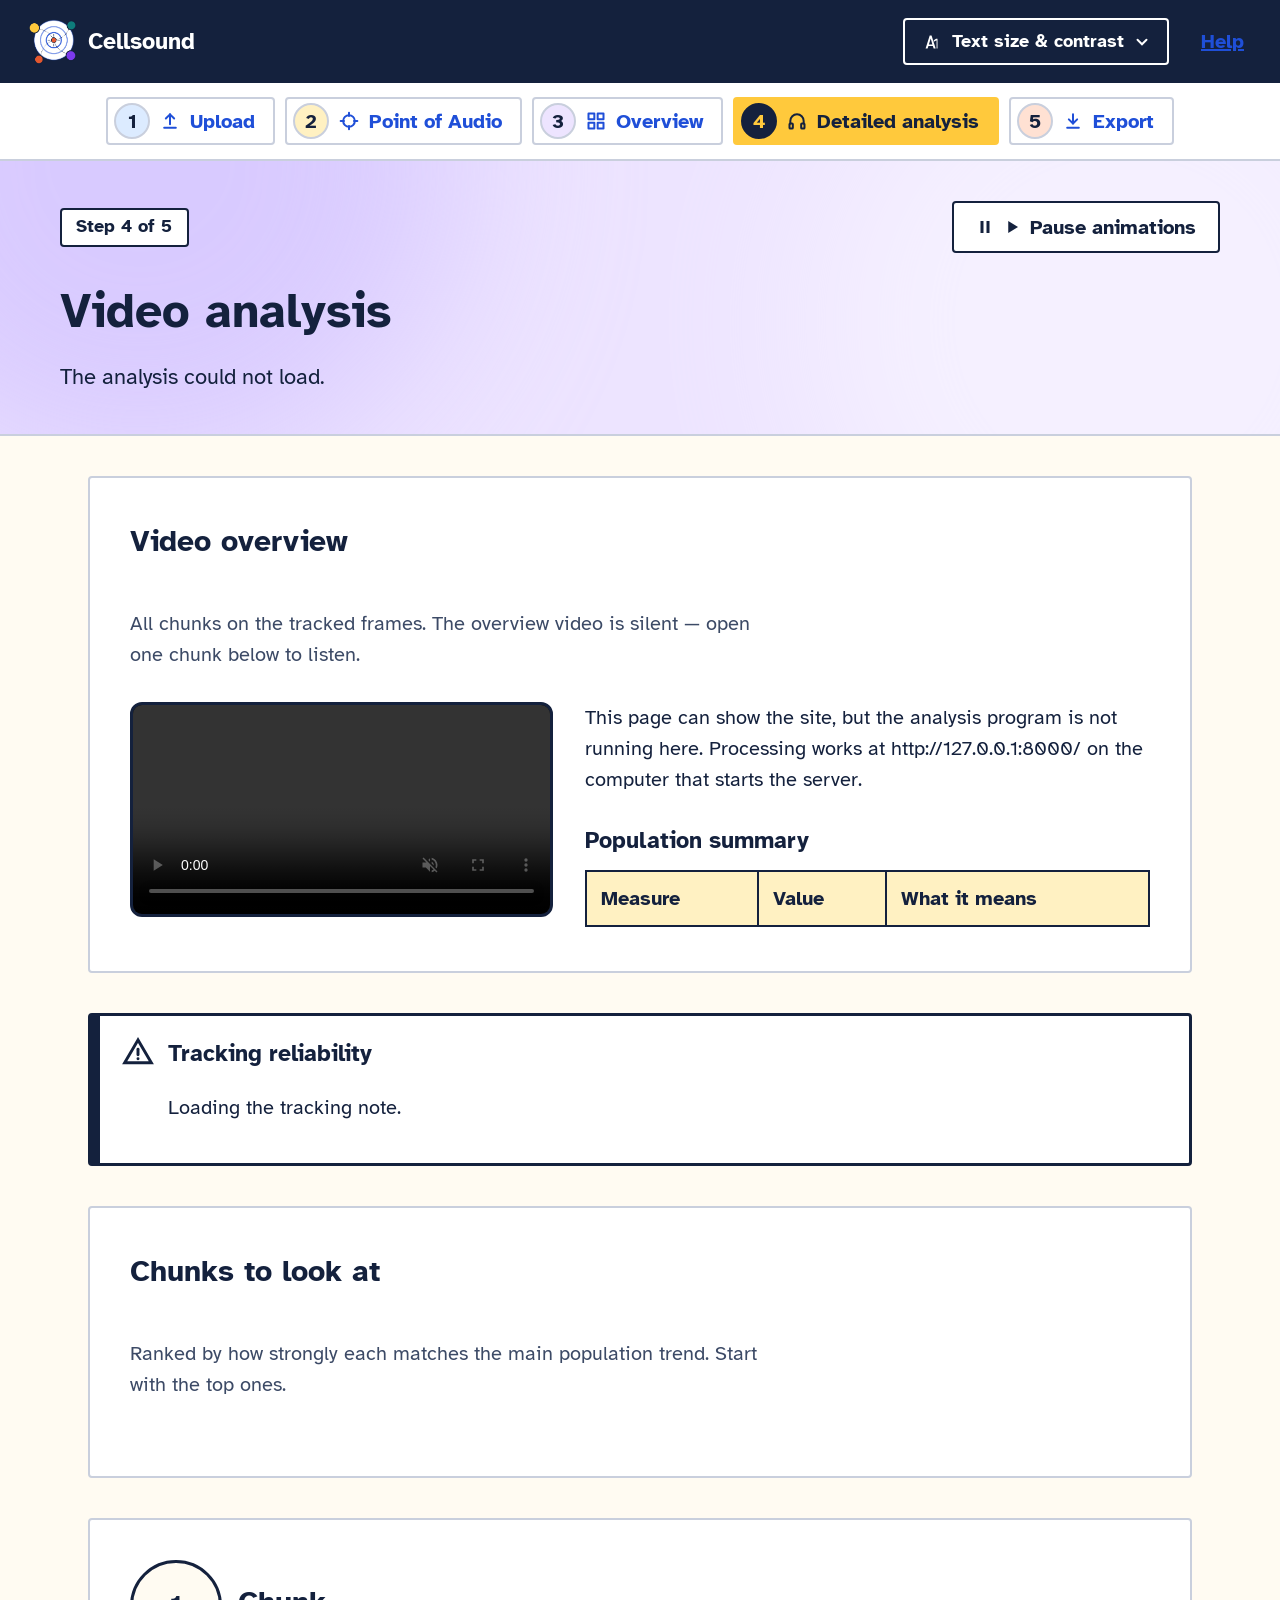
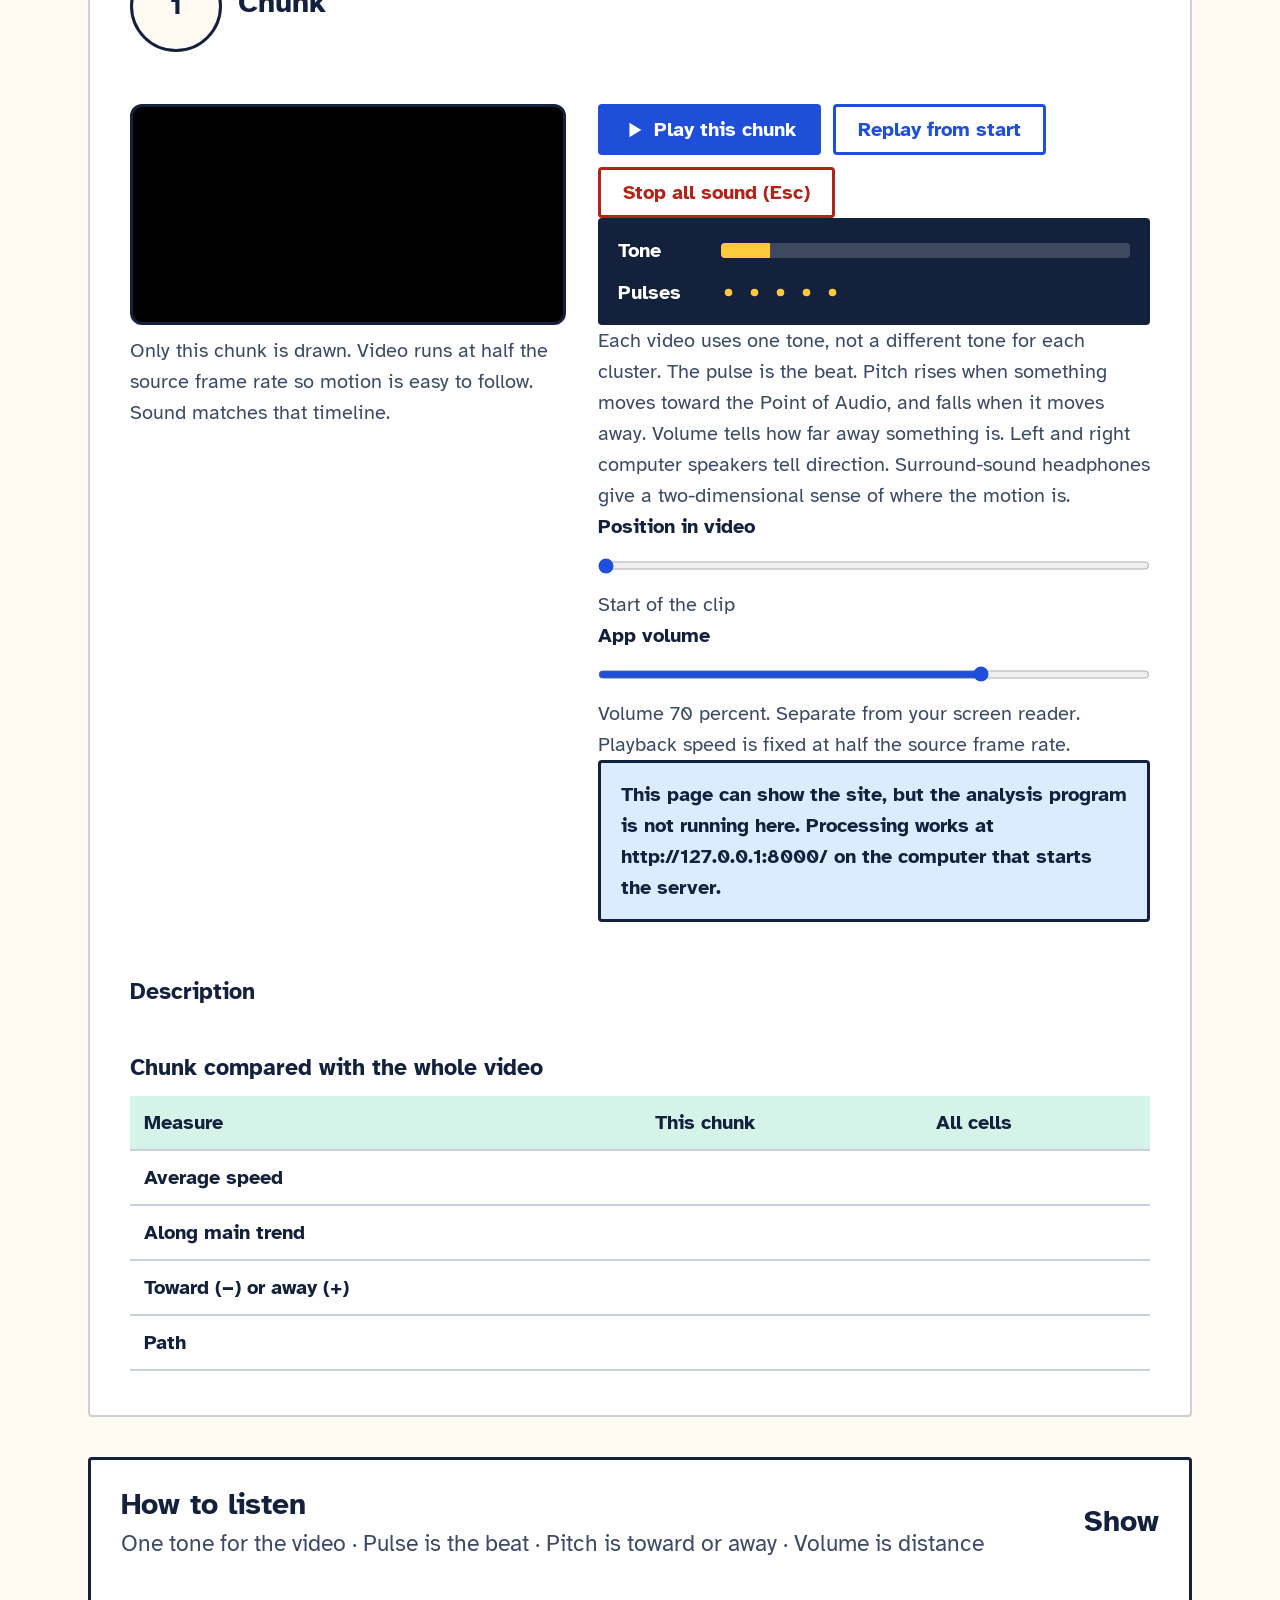
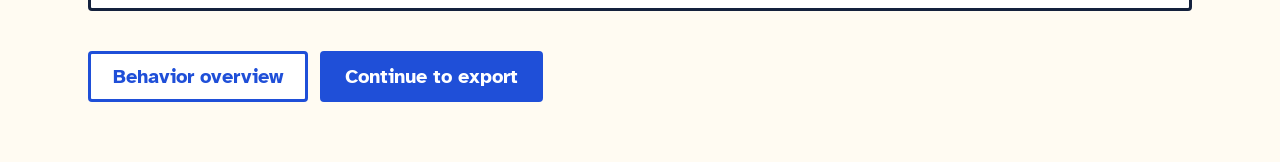
==== commit 71d113ab: "Bake chunk and overview videos at half source FPS and stop seek thrash. Sound length matches that fi" ====
--- a/frontend/analysis.html
+++ b/frontend/analysis.html
@@ -115,7 +115,7 @@
     <div class="split" style="align-items:flex-start;margin-top:1em">
       <div style="flex:1 1 16em;min-width:12em;max-width:28rem">
         <video id="chunk-video" playsinline muted preload="auto" aria-label="Video with only the selected chunk highlighted" style="width:100%;height:auto;display:block;border-radius:12px;background:#000;border:3px solid var(--line)"></video>
-        <p class="hint" style="margin-top:0.5em">Only this chunk is drawn. Sound follows this video’s timeline.</p>
+        <p class="hint" style="margin-top:0.5em">Only this chunk is drawn. Video runs at half the source frame rate so motion is easy to follow. Sound matches that timeline.</p>
       </div>
       <div style="flex:2 1 16em;min-width:14em">
         <div class="flow">
@@ -133,21 +133,10 @@
           <input id="pos" type="range" min="0" max="200" value="0" aria-valuetext="Start of the clip">
           <p class="hint" id="pos-visible" aria-hidden="true">Start of the clip</p>
         </div>
-        <div class="split">
-          <div class="field" style="flex:1 1 10em">
-            <label for="rate">Playback speed</label>
-            <select class="select" id="rate">
-              <option value="0.5" selected>0.5×</option>
-              <option value="1">1×</option>
-              <option value="1.5">1.5×</option>
-              <option value="2">2×</option>
-            </select>
-          </div>
-          <div class="field" style="flex:1 1 12em">
-            <label for="vol">App volume</label>
-            <input id="vol" type="range" min="0" max="100" value="70" aria-valuetext="Volume 70 percent">
-            <p class="hint" id="vol-hint">Volume 70 percent. Separate from your screen reader.</p>
-          </div>
+        <div class="field">
+          <label for="vol">App volume</label>
+          <input id="vol" type="range" min="0" max="100" value="70" aria-valuetext="Volume 70 percent">
+          <p class="hint" id="vol-hint">Volume 70 percent. Separate from your screen reader. Playback speed is fixed at half the source frame rate.</p>
         </div>
         <p class="listen-status" id="status-text" role="status" aria-live="polite" aria-atomic="true">Select a chunk above, then press Play.</p>
       </div>
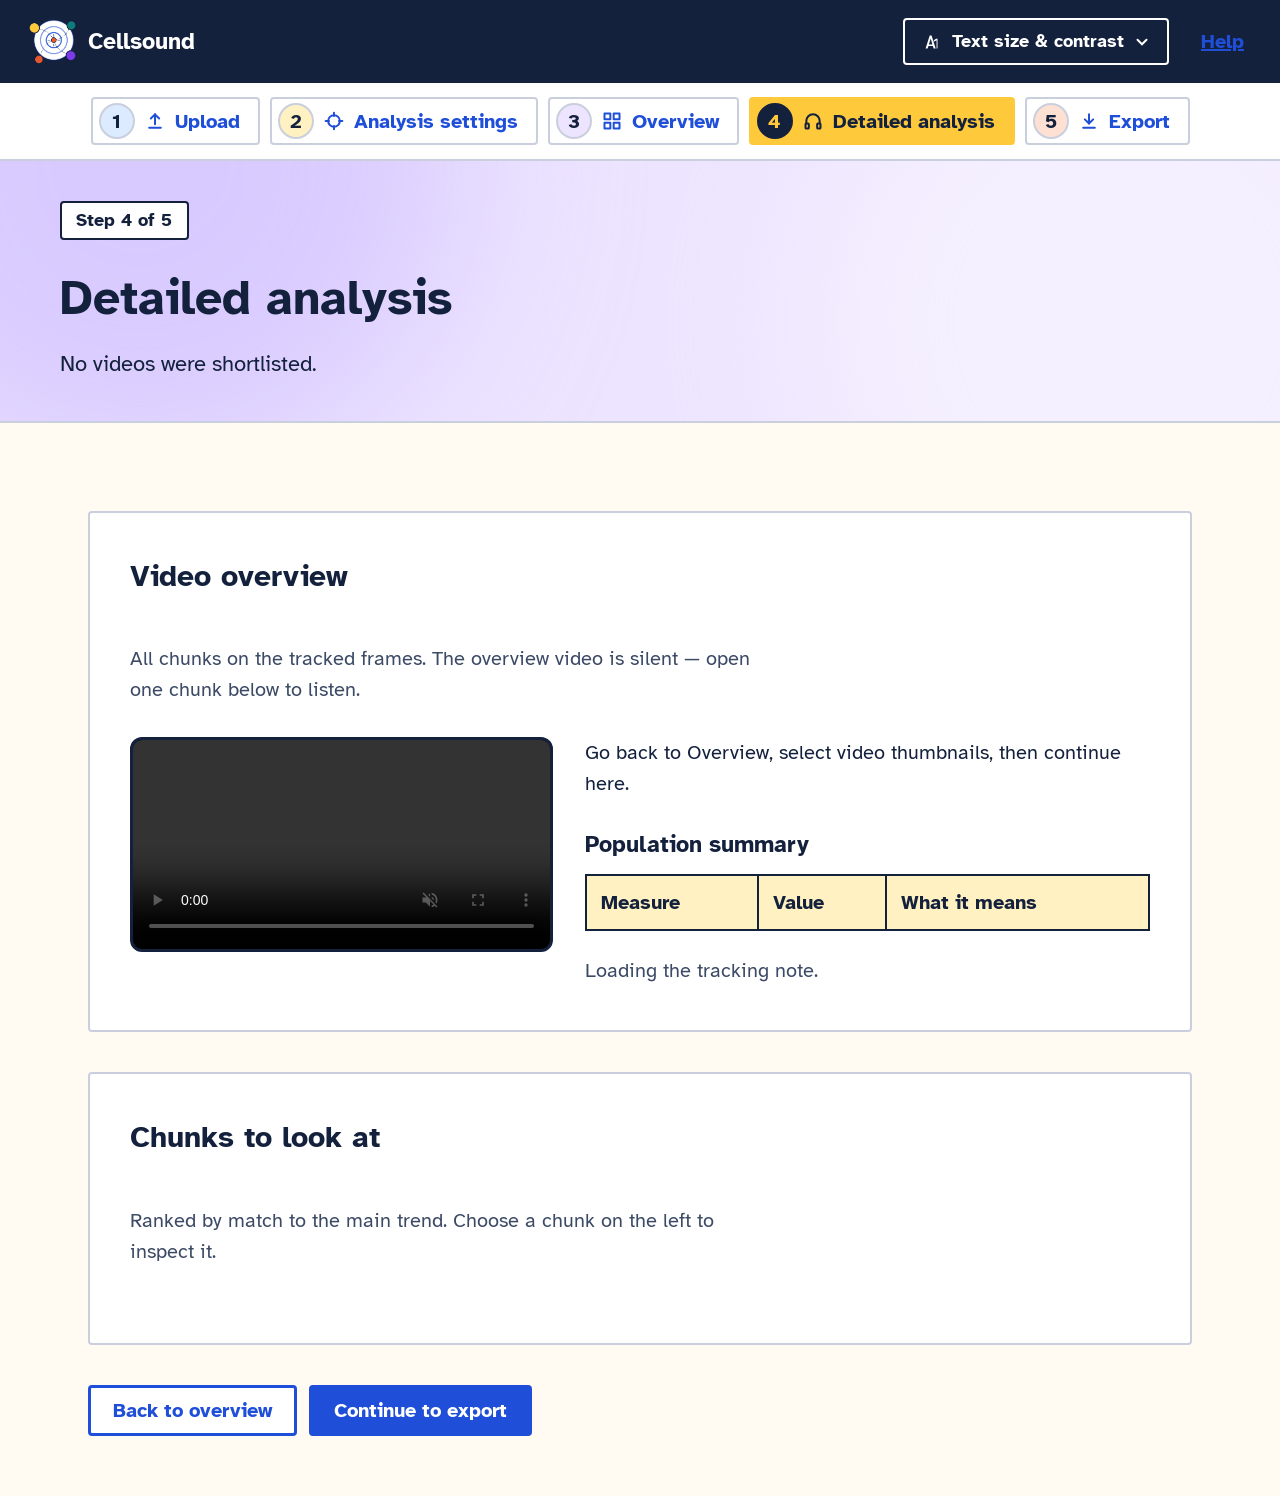
==== commit ad6395ed: "Improve 5-step flow: multi-file progress, overview shortlist, detailed analysis tabs. Rename step 2 " ====
--- a/frontend/analysis.html
+++ b/frontend/analysis.html
@@ -3,7 +3,7 @@
 <head>
   <meta charset="utf-8">
   <meta name="viewport" content="width=device-width, initial-scale=1">
-  <title>Analysis — Cellsound</title>
+  <title>Detailed analysis — Cellsound</title>
   <link rel="stylesheet" href="css/styles.css">
   <link rel="icon" href="img/logo.png" type="image/png">
 </head>
@@ -45,7 +45,7 @@
 <nav class="steps" aria-label="Analysis steps">
   <ol>
     <li><a class="step-link" data-step-link="1" href="#"><span class="badge badge-1" aria-hidden="true">1</span><svg class="step-icon" aria-hidden="true" width="20" height="20" viewBox="0 0 24 24" fill="none" stroke="currentColor" stroke-width="2.4" stroke-linecap="round" stroke-linejoin="round"><path d="M12 16V4"></path><path d="m7 9 5-5 5 5"></path><path d="M5 20h14"></path></svg>Upload</a></li>
-    <li><a class="step-link" data-step-link="2" href="#"><span class="badge badge-2" aria-hidden="true">2</span><svg class="step-icon" aria-hidden="true" width="20" height="20" viewBox="0 0 24 24" fill="none" stroke="currentColor" stroke-width="2.4" stroke-linecap="round" stroke-linejoin="round"><circle cx="12" cy="12" r="7"></circle><path d="M12 2v4M12 18v4M2 12h4M18 12h4"></path></svg>Point of Audio</a></li>
+    <li><a class="step-link" data-step-link="2" href="#"><span class="badge badge-2" aria-hidden="true">2</span><svg class="step-icon" aria-hidden="true" width="20" height="20" viewBox="0 0 24 24" fill="none" stroke="currentColor" stroke-width="2.4" stroke-linecap="round" stroke-linejoin="round"><circle cx="12" cy="12" r="7"></circle><path d="M12 2v4M12 18v4M2 12h4M18 12h4"></path></svg>Analysis settings</a></li>
     <li><a class="step-link" data-step-link="3" href="#"><span class="badge badge-3" aria-hidden="true">3</span><svg class="step-icon" aria-hidden="true" width="20" height="20" viewBox="0 0 24 24" fill="none" stroke="currentColor" stroke-width="2.4" stroke-linecap="round" stroke-linejoin="round"><rect x="3" y="3" width="7" height="7"></rect><rect x="14" y="3" width="7" height="7"></rect><rect x="3" y="14" width="7" height="7"></rect><rect x="14" y="14" width="7" height="7"></rect></svg>Overview</a></li>
     <li><a class="step-link" data-step-link="4" href="#"><span class="badge badge-4" aria-hidden="true">4</span><svg class="step-icon" aria-hidden="true" width="20" height="20" viewBox="0 0 24 24" fill="none" stroke="currentColor" stroke-width="2.4" stroke-linecap="round" stroke-linejoin="round"><path d="M4 15v-3a8 8 0 0 1 16 0v3"></path><rect x="3" y="15" width="4" height="6" rx="1"></rect><rect x="17" y="15" width="4" height="6" rx="1"></rect></svg>Detailed analysis</a></li>
     <li><a class="step-link" data-step-link="5" href="#"><span class="badge badge-5" aria-hidden="true">5</span><svg class="step-icon" aria-hidden="true" width="20" height="20" viewBox="0 0 24 24" fill="none" stroke="currentColor" stroke-width="2.4" stroke-linecap="round" stroke-linejoin="round"><path d="M12 4v11"></path><path d="m7 10 5 5 5-5"></path><path d="M5 20h14"></path></svg>Export</a></li>
@@ -58,18 +58,15 @@
   <div class="hero-inner">
     <div class="hero-bar">
       <p class="step-kicker">Step 4 of 5</p>
-      <button type="button" class="pause-btn" data-pause-mirror aria-pressed="false">
-        <svg data-icon="pause" aria-hidden="true" width="18" height="18" viewBox="0 0 24 24" fill="currentColor"><path d="M6 4h4v16H6zM14 4h4v16h-4z"></path></svg>
-        <svg data-icon="play" aria-hidden="true" width="18" height="18" viewBox="0 0 24 24" fill="currentColor" hidden><path d="M7 4v16l13-8z"></path></svg>
-        <span data-pause-label>Pause animations</span>
-      </button>
     </div>
-    <h1>Video analysis</h1>
-    <p class="lede" id="hero-lede">Loading the video overview and the chunks that matter most.</p>
+    <h1>Detailed analysis</h1>
+    <p class="lede" id="hero-lede">Loading the shortlisted videos from overview.</p>
   </div>
 </div>
 
 <div class="page stack">
+  <div class="video-tabs" id="video-tabs" role="tablist" aria-label="Shortlisted videos"></div>
+
   <section class="card" aria-labelledby="overview-h">
     <h2 id="overview-h">Video overview</h2>
     <p class="hint">All chunks on the tracked frames. The overview video is silent — open one chunk below to listen.</p>
@@ -86,106 +83,72 @@
             <tbody id="stats-body"></tbody>
           </table>
         </div>
+        <p class="hint" id="trust-note" style="margin-top:0.8em">Loading the tracking note.</p>
       </div>
     </div>
   </section>
 
-  <div class="note">
-    <svg aria-hidden="true" width="32" height="32" viewBox="0 0 24 24" fill="none" stroke="currentColor" stroke-width="2.2" stroke-linecap="round"><path d="M12 3 2 20h20L12 3Z"></path><path d="M12 10v4"></path><path d="M12 17h.01"></path></svg>
-    <div>
-      <h2 id="trust-h">Tracking reliability</h2>
-      <p id="trust-note">Loading the tracking note.</p>
-    </div>
-  </div>
-
   <section class="card" aria-labelledby="important-h">
     <h2 id="important-h">Chunks to look at</h2>
-    <p class="hint" id="important-hint">Ranked by how strongly each matches the main population trend. Start with the top ones.</p>
-    <ol class="cluster-picks" id="chunk-picks"></ol>
-  </section>
-
-  <section class="card cluster-detail" id="chunk-detail" hidden aria-labelledby="detail-h">
-    <div style="display:flex;align-items:center;gap:0.8em;flex-wrap:wrap">
-      <span class="dot dot-big" id="detail-dot" aria-hidden="true">1</span>
-      <div class="copy" style="flex:1 1 12em">
-        <h2 id="detail-h" tabindex="-1">Chunk</h2>
-        <p class="hint" id="detail-meta"></p>
+    <p class="hint" id="important-hint">Ranked by match to the main trend. Choose a chunk on the left to inspect it.</p>
+    <div class="cluster-layout">
+      <div class="cluster-list">
+        <ol class="cluster-picks" id="chunk-picks"></ol>
       </div>
-    </div>
-    <div class="split" style="align-items:flex-start;margin-top:1em">
-      <div style="flex:1 1 16em;min-width:12em;max-width:28rem">
-        <video id="chunk-video" playsinline muted preload="auto" aria-label="Video with only the selected chunk highlighted" style="width:100%;height:auto;display:block;border-radius:12px;background:#000;border:3px solid var(--line)"></video>
-        <p class="hint" style="margin-top:0.5em">Only this chunk is drawn. Video runs at half the source frame rate so motion is easy to follow. Sound matches that timeline.</p>
-      </div>
-      <div style="flex:2 1 16em;min-width:14em">
-        <div class="flow">
-          <button type="button" class="btn btn-primary" id="play"><svg aria-hidden="true" width="22" height="22" viewBox="0 0 24 24" fill="currentColor"><path id="play-icon" d="M7 4v16l13-8z"></path></svg><span id="play-label">Play this chunk</span></button>
-          <button type="button" class="btn btn-line" id="replay">Replay from start</button>
-          <button type="button" class="btn btn-stop" id="stop">Stop all sound (Esc)</button>
+      <section class="cluster-detail" id="chunk-detail" hidden aria-labelledby="detail-h">
+        <div style="display:flex;align-items:center;gap:0.8em;flex-wrap:wrap">
+          <span class="dot dot-big" id="detail-dot" aria-hidden="true">1</span>
+          <div class="copy" style="flex:1 1 12em">
+            <h3 id="detail-h" tabindex="-1">Chunk</h3>
+            <p class="hint" id="detail-meta"></p>
+          </div>
         </div>
-        <div class="cues" id="wave" aria-hidden="true">
-          <div class="cue"><span>Tone</span><span class="cue-track"><i id="pitch-fill"></i></span></div>
-          <div class="cue"><span>Pulses</span><span class="beat-dots" id="beat-dots"><i></i><i></i><i></i><i></i><i></i></span></div>
+        <div class="split" style="align-items:flex-start;margin-top:1em">
+          <div style="flex:1 1 14em;min-width:12em;max-width:24rem">
+            <video id="chunk-video" playsinline muted preload="auto" aria-label="Video with only the selected chunk highlighted" style="width:100%;height:auto;display:block;border-radius:12px;background:#000;border:3px solid var(--line)"></video>
+            <p class="hint" style="margin-top:0.5em">Only this chunk is drawn. Playback is fixed at half the source frame rate.</p>
+          </div>
+          <div style="flex:1 1 14em;min-width:12em">
+            <div class="flow">
+              <button type="button" class="btn btn-primary" id="play"><svg aria-hidden="true" width="22" height="22" viewBox="0 0 24 24" fill="currentColor"><path id="play-icon" d="M7 4v16l13-8z"></path></svg><span id="play-label">Play this chunk</span></button>
+              <button type="button" class="btn btn-line" id="replay">Replay from start</button>
+            </div>
+            <p class="hint" id="tone-note">Sound matches the chunk video. Volume is separate from your screen reader.</p>
+            <div class="field">
+              <label for="pos">Position in video</label>
+              <input id="pos" type="range" min="0" max="200" value="0" aria-valuetext="Start of the clip">
+              <p class="hint" id="pos-visible" aria-hidden="true">Start of the clip</p>
+            </div>
+            <div class="field">
+              <label for="vol">App volume</label>
+              <input id="vol" type="range" min="0" max="100" value="70" aria-valuetext="Volume 70 percent">
+              <p class="hint" id="vol-hint">Volume 70 percent.</p>
+            </div>
+            <p class="listen-status" id="status-text" role="status" aria-live="polite" aria-atomic="true">Select a chunk, then press Play.</p>
+          </div>
         </div>
-        <p class="hint" id="tone-note">Each video uses one tone, not a different tone for each cluster. The pulse is the beat. Pitch rises when something moves toward the Point of Audio, and falls when it moves away. Volume tells how far away something is. Left and right computer speakers tell direction. Surround-sound headphones give a two-dimensional sense of where the motion is.</p>
-        <div class="field">
-          <label for="pos">Position in video</label>
-          <input id="pos" type="range" min="0" max="200" value="0" aria-valuetext="Start of the clip">
-          <p class="hint" id="pos-visible" aria-hidden="true">Start of the clip</p>
+        <div class="copy" style="margin-top:1em">
+          <h3>Description</h3>
+          <p id="detail-desc"></p>
         </div>
-        <div class="field">
-          <label for="vol">App volume</label>
-          <input id="vol" type="range" min="0" max="100" value="70" aria-valuetext="Volume 70 percent">
-          <p class="hint" id="vol-hint">Volume 70 percent. Separate from your screen reader. Playback speed is fixed at half the source frame rate.</p>
+        <div style="overflow-x:auto">
+          <table class="cmp">
+            <caption id="cmp-caption">Chunk compared with the whole video</caption>
+            <thead><tr><th scope="col">Measure</th><th scope="col">This chunk</th><th scope="col">All cells</th></tr></thead>
+            <tbody>
+              <tr><th scope="row">Average speed</th><td id="cmp-speed"></td><td id="all-speed"></td></tr>
+              <tr><th scope="row">Along main trend</th><td id="cmp-along"></td><td id="all-along"></td></tr>
+              <tr><th scope="row">Toward (−) or away (+)</th><td id="cmp-radial"></td><td id="all-radial"></td></tr>
+              <tr><th scope="row">Path</th><td id="cmp-path" colspan="2"></td></tr>
+            </tbody>
+          </table>
         </div>
-        <p class="listen-status" id="status-text" role="status" aria-live="polite" aria-atomic="true">Select a chunk above, then press Play.</p>
-      </div>
-    </div>
-    <div class="copy" style="margin-top:1em">
-      <h3>Description</h3>
-      <p id="detail-desc"></p>
-    </div>
-    <div style="overflow-x:auto">
-      <table class="cmp">
-        <caption id="cmp-caption">Chunk compared with the whole video</caption>
-        <thead><tr><th scope="col">Measure</th><th scope="col">This chunk</th><th scope="col">All cells</th></tr></thead>
-        <tbody>
-          <tr><th scope="row">Average speed</th><td id="cmp-speed"></td><td id="all-speed"></td></tr>
-          <tr><th scope="row">Along main trend</th><td id="cmp-along"></td><td id="all-along"></td></tr>
-          <tr><th scope="row">Toward (−) or away (+)</th><td id="cmp-radial"></td><td id="all-radial"></td></tr>
-          <tr><th scope="row">Path</th><td id="cmp-path" colspan="2"></td></tr>
-        </tbody>
-      </table>
-    </div>
-  </section>
-
-  <section class="accordion" id="help" aria-labelledby="how-h">
-    <h2 id="how-h">
-      <button type="button" class="accordion-btn" id="how-btn" aria-expanded="false" aria-controls="how-panel">
-        <span>How to listen<small>One tone for the video · Pulse is the beat · Pitch is toward or away · Volume is distance</small></span>
-        <span id="how-state">Show</span>
-      </button>
-    </h2>
-    <div class="accordion-panel" id="how-panel" hidden>
-      <div class="bento">
-        <article class="card" style="background:var(--sky)">
-          <h3>Tone</h3>
-          <p>Each video uses one tone, not a different tone for each cluster. Pitch rises when something moves toward the Point of Audio, and falls when it moves away.</p>
-        </article>
-        <article class="card" style="background:var(--mint)">
-          <h3>Pulses</h3>
-          <p>The pulse is the beat. Faster motion taps faster. Slow motion taps slowly.</p>
-        </article>
-        <article class="card" style="background:var(--butter)">
-          <h3>Place and distance</h3>
-          <p>Volume tells how far away something is. Left and right computer speakers tell direction. Surround-sound headphones give a two-dimensional sense of where the motion is.</p>
-        </article>
-      </div>
+      </section>
     </div>
   </section>
 
   <div class="flow">
-    <a class="btn btn-line" id="overview-link" href="overview.html">Behavior overview</a>
+    <a class="btn btn-line" id="overview-link" href="overview.html">Back to overview</a>
     <a class="btn btn-primary" id="export-link" href="export.html">Continue to export</a>
   </div>
 </div>
--- a/frontend/css/styles.css
+++ b/frontend/css/styles.css
@@ -340,9 +340,25 @@
 #get-started,#sort-videos,#question{min-height:48px}
 #get-started{margin-top:0.8em}
 .overview-list{list-style:none;margin:0;padding:0;display:flex;flex-wrap:wrap;gap:1em}
-.overview-card{flex:1 1 16em;max-width:24em;display:flex;flex-direction:column;gap:0.6em;margin:0;padding:0.8em;border:2px solid var(--hair);border-radius:4px;background:var(--bg)}
-.overview-card img{width:100%;height:auto;display:block;background:var(--header);border-radius:4px}
-.overview-card h3,.overview-card p{margin:0}
+.overview-card{flex:1 1 16em;max-width:24em;display:flex;flex-direction:column;gap:0.6em;margin:0;padding:0;border:3px solid var(--hair);border-radius:4px;background:var(--bg);overflow:hidden}
+.overview-card.is-selected{border-color:var(--primary);box-shadow:0 0.25em 0 var(--line)}
+.overview-card.is-match{border-color:#1f7a3a;box-shadow:0 0 0 2px rgba(31,122,58,0.25)}
+.overview-card.is-match.is-selected{border-color:#1f7a3a;box-shadow:0 0.25em 0 #1f7a3a}
+.sort-card{border-color:#1f7a3a;box-shadow:0 0 0 2px rgba(31,122,58,0.18)}
+.sort-card .text-input:focus{outline-color:#1f7a3a;border-color:#1f7a3a}
+.overview-select{font:inherit;color:inherit;text-align:left;display:flex;flex-direction:column;gap:0.6em;width:100%;margin:0;padding:0.8em;border:0;background:transparent;cursor:pointer}
+.overview-select img{width:100%;height:auto;display:block;background:var(--header);border-radius:4px}
+.overview-select h3,.overview-select p{margin:0}
+.overview-check{align-self:flex-end;display:grid;place-items:center;width:1.8em;height:1.8em;border:3px solid var(--line);border-radius:4px;background:var(--surface);font-weight:700;color:var(--primary)}
+.overview-card.is-selected .overview-check{background:var(--primary);color:var(--on-header);border-color:var(--line)}
+.batch-checks{gap:1.2em}
+.batch-item{display:flex;flex-direction:column;gap:0.5em;padding:0.8em;border:2px solid var(--hair);border-radius:4px;background:var(--surface)}
+.batch-item-title{display:flex;align-items:center;gap:0.6em}
+.batch-steps{list-style:none;margin:0;padding:0;display:flex;flex-direction:column;gap:0.45em}
+.batch-steps li{display:flex;gap:0.6em;align-items:center}
+.video-tabs{display:flex;flex-wrap:wrap;gap:0.5em;margin:0 0 0.4em}
+.video-tab{font:inherit;font-weight:700;min-height:2.8em;padding:0.45em 0.9em;border:3px solid var(--hair);border-radius:4px;background:var(--surface);color:var(--ink);cursor:pointer}
+.video-tab[aria-selected="true"]{border-color:var(--line);background:var(--butter);box-shadow:0 0.2em 0 var(--line)}
 .btn{min-height:48px}
 .readout{border:3px solid var(--line);border-radius:0 0 4px 4px;background:var(--mint);padding:0.9em 1em;display:flex;flex-direction:column;gap:0.4em}
 .readout p{margin:0}
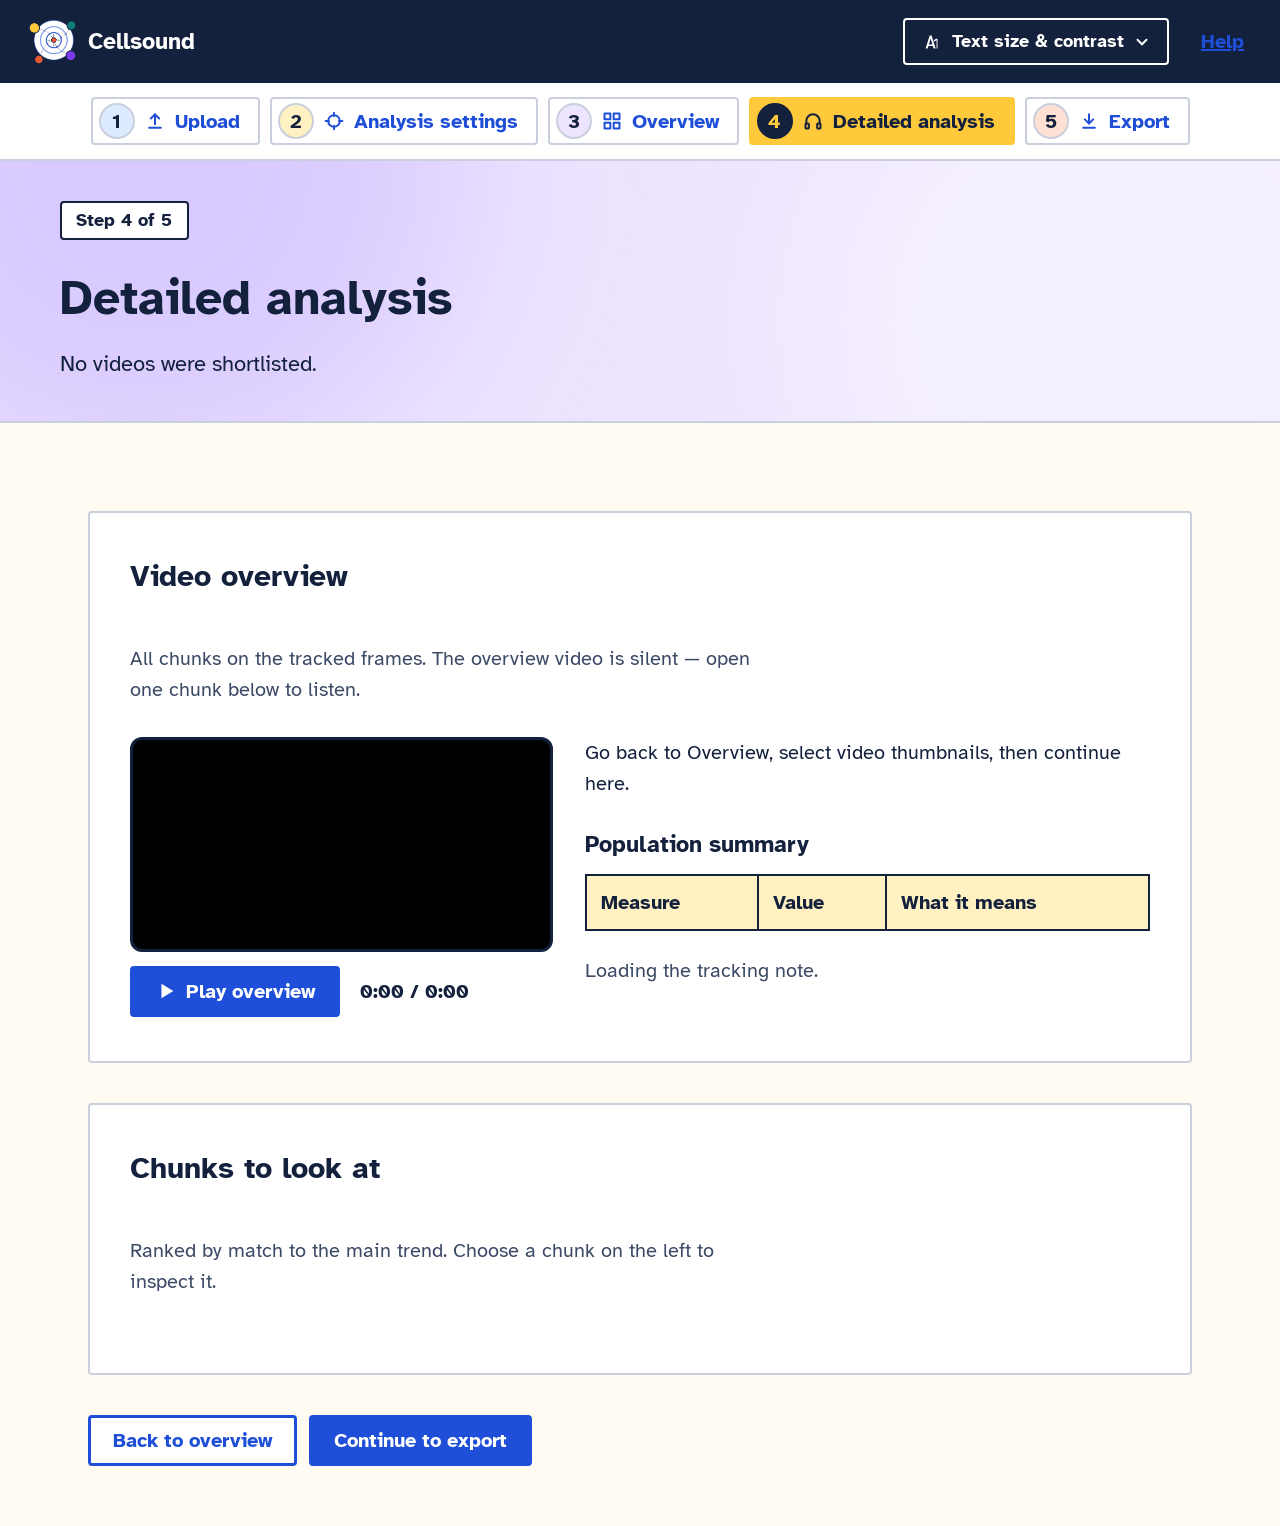
==== commit e96c5f5c: "Keep Mac uploads stable and tighten overview sort and playback UI. Force Trackastra onto CPU to stop" ====
--- a/frontend/analysis.html
+++ b/frontend/analysis.html
@@ -71,8 +71,15 @@
     <h2 id="overview-h">Video overview</h2>
     <p class="hint">All chunks on the tracked frames. The overview video is silent — open one chunk below to listen.</p>
     <div class="split" style="align-items:flex-start">
-      <div style="flex:1 1 16em;min-width:12em;max-width:28rem">
-        <video id="overview-video" playsinline muted controls preload="auto" aria-label="Overview video showing all chunks, muted" style="width:100%;height:auto;display:block;border-radius:12px;background:#000;border:3px solid var(--line)"></video>
+      <div class="overview-player" style="flex:1 1 16em;min-width:12em;max-width:28rem">
+        <video id="overview-video" playsinline muted preload="auto" aria-label="Overview video showing all chunks, muted"></video>
+        <div class="overview-controls">
+          <button type="button" class="btn btn-primary" id="overview-play" aria-controls="overview-video">
+            <svg aria-hidden="true" width="22" height="22" viewBox="0 0 24 24" fill="currentColor"><path id="overview-play-icon" d="M7 4v16l13-8z"></path></svg>
+            <span id="overview-play-label">Play overview</span>
+          </button>
+          <p class="overview-time" id="overview-time" aria-live="off">0:00 / 0:00</p>
+        </div>
       </div>
       <div class="copy" style="flex:2 1 18em;min-width:14em">
         <p id="desc-text">The overview will appear when the summary loads.</p>
--- a/frontend/css/styles.css
+++ b/frontend/css/styles.css
@@ -342,14 +342,24 @@
 .overview-list{list-style:none;margin:0;padding:0;display:flex;flex-wrap:wrap;gap:1em}
 .overview-card{flex:1 1 16em;max-width:24em;display:flex;flex-direction:column;gap:0.6em;margin:0;padding:0;border:3px solid var(--hair);border-radius:4px;background:var(--bg);overflow:hidden}
 .overview-card.is-selected{border-color:var(--primary);box-shadow:0 0.25em 0 var(--line)}
-.overview-card.is-match{border-color:#1f7a3a;box-shadow:0 0 0 2px rgba(31,122,58,0.25)}
-.overview-card.is-match.is-selected{border-color:#1f7a3a;box-shadow:0 0.25em 0 #1f7a3a}
-.sort-card{border-color:#1f7a3a;box-shadow:0 0 0 2px rgba(31,122,58,0.18)}
+.overview-card.is-match{background:#e7f6ec}
+.overview-card.is-match .overview-select img{outline:3px solid rgba(31,122,58,0.35);outline-offset:-3px}
+.overview-card.is-match.is-selected{border-color:var(--primary);background:#e7f6ec}
+.sort-card{border-color:#1f7a3a}
 .sort-card .text-input:focus{outline-color:#1f7a3a;border-color:#1f7a3a}
+.sort-form{display:flex;flex-direction:column;align-items:flex-start;gap:0.85em;margin:0}
+.sort-form .field{width:100%}
+.sort-form .btn{margin:0;position:static}
 .overview-select{font:inherit;color:inherit;text-align:left;display:flex;flex-direction:column;gap:0.6em;width:100%;margin:0;padding:0.8em;border:0;background:transparent;cursor:pointer}
 .overview-select img{width:100%;height:auto;display:block;background:var(--header);border-radius:4px}
-.overview-select h3,.overview-select p{margin:0}
-.overview-check{align-self:flex-end;display:grid;place-items:center;width:1.8em;height:1.8em;border:3px solid var(--line);border-radius:4px;background:var(--surface);font-weight:700;color:var(--primary)}
+.overview-player{display:flex;flex-direction:column;gap:0.7em}
+.overview-player video{width:100%;height:auto;display:block;border-radius:12px;background:#000;border:3px solid var(--line)}
+.overview-controls{display:flex;flex-wrap:wrap;align-items:center;gap:0.75em 1em}
+.overview-time{margin:0;font-weight:700;font-variant-numeric:tabular-nums}
+.overview-head{display:flex;align-items:flex-start;gap:0.55em;width:100%}
+.overview-select h3{margin:0;flex:1 1 auto;min-width:0;overflow-wrap:anywhere;word-break:break-word;line-height:1.25}
+.overview-select p{margin:0}
+.overview-check{flex:none;display:grid;place-items:center;width:1.8em;height:1.8em;border:3px solid var(--line);border-radius:4px;background:var(--surface);font-weight:700;color:var(--primary)}
 .overview-card.is-selected .overview-check{background:var(--primary);color:var(--on-header);border-color:var(--line)}
 .batch-checks{gap:1.2em}
 .batch-item{display:flex;flex-direction:column;gap:0.5em;padding:0.8em;border:2px solid var(--hair);border-radius:4px;background:var(--surface)}
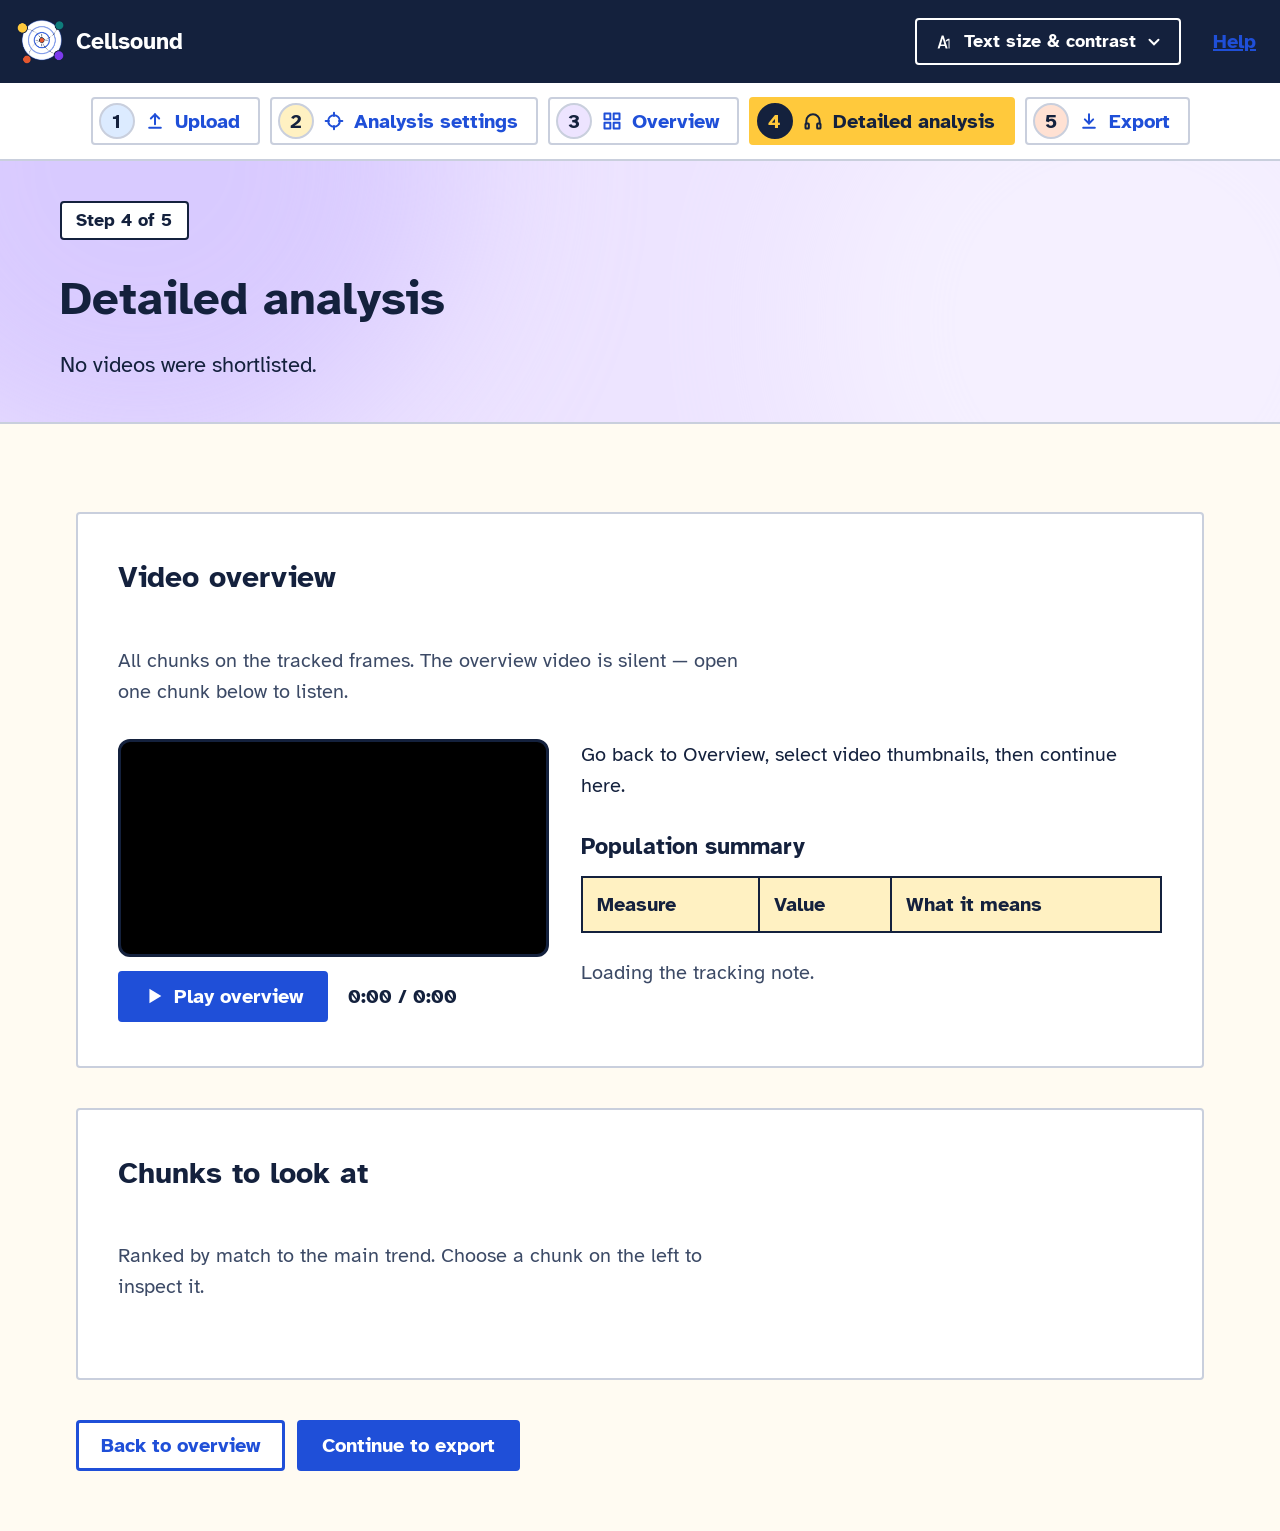
==== commit a4e65ffc: "Expand export by video and harden accessibility for low vision. Export can pick videos and file type" ====
--- a/frontend/analysis.html
+++ b/frontend/analysis.html
@@ -39,7 +39,7 @@
         <button type="button" class="done-btn" id="display-done">Done</button>
       </div>
     </div>
-    <a class="help-link" href="#help">Help</a>
+    <a class="help-link" href="help.html">Help</a>
   </div>
 </header>
 <nav class="steps" aria-label="Analysis steps">
--- a/frontend/css/styles.css
+++ b/frontend/css/styles.css
@@ -193,7 +193,7 @@
 }
 .hero-bar{margin-bottom:1.6em}
 .hero-inner > .step-kicker{margin-bottom:1.6em}
-.hero h1{margin:0 0 0.45em;font-size:2.4em;line-height:1.1}
+.hero h1{margin:0 0 0.45em;font-size:clamp(1.55rem, 1.2rem + 2.2vw, 2.4em);line-height:1.15;overflow-wrap:anywhere}
 .hero-sky{background:var(--sky);--tint:#A9CBFF}
 .hero-butter{background:var(--butter);--tint:#FFE08A}
 .hero-lilac{background:var(--lilac);--tint:#D2C2FF}
@@ -339,12 +339,16 @@
 .preview{width:100%;height:auto;display:block;background:var(--header);border:3px solid var(--line);border-bottom:0;border-radius:4px 4px 0 0;touch-action:none;cursor:crosshair}
 #get-started,#sort-videos,#question{min-height:48px}
 #get-started{margin-top:0.8em}
+.select-tools{margin:0.2em 0 0.9em}
 .overview-list{list-style:none;margin:0;padding:0;display:flex;flex-wrap:wrap;gap:1em}
 .overview-card{flex:1 1 16em;max-width:24em;display:flex;flex-direction:column;gap:0.6em;margin:0;padding:0;border:3px solid var(--hair);border-radius:4px;background:var(--bg);overflow:hidden}
 .overview-card.is-selected{border-color:var(--primary);box-shadow:0 0.25em 0 var(--line)}
 .overview-card.is-match{background:#e7f6ec}
 .overview-card.is-match .overview-select img{outline:3px solid rgba(31,122,58,0.35);outline-offset:-3px}
 .overview-card.is-match.is-selected{border-color:var(--primary);background:#e7f6ec}
+.match-tag{margin:0;align-self:flex-start;font-weight:700;font-size:0.9em;padding:0.15em 0.55em;border:2px solid #1f7a3a;border-radius:4px;background:#fff;color:#1f7a3a}
+.theme-hc .match-tag,.theme-dark .match-tag{background:var(--surface);color:var(--ok);border-color:var(--ok)}
+.sort-result{margin:0.75em 0 0;font-weight:700;max-width:40em}
 .sort-card{border-color:#1f7a3a}
 .sort-card .text-input:focus{outline-color:#1f7a3a;border-color:#1f7a3a}
 .sort-form{display:flex;flex-direction:column;align-items:flex-start;gap:0.85em;margin:0}
@@ -510,3 +514,32 @@
 .hear-boxes{display:flex;flex-direction:column;gap:0.35em}
 .hear-boxes .check-label{min-height:48px;align-items:center}
 .hear-boxes .check-label input{width:28px;height:28px;flex:none}
+
+/* Help page keys */
+kbd{font:inherit;font-weight:700;font-size:0.9em;padding:0.05em 0.4em;border:2px solid var(--line);border-radius:4px;background:var(--surface);white-space:nowrap}
+
+/* Zoom / large text: keep layouts from clipping or forcing sideways scroll */
+.app img,.app video,.app svg,.app canvas,.app table{max-width:100%}
+.app video,.app img{height:auto}
+.overview-card{max-width:min(24em,100%)}
+.split,.cluster-layout,.flow,.pair,.opt-row,.overview-controls{flex-wrap:wrap}
+.page,.hero-inner{overflow-wrap:anywhere;word-break:break-word}
+.site-header,.steps,.hero,.page{padding-left:max(0.8em,env(safe-area-inset-left));padding-right:max(0.8em,env(safe-area-inset-right))}
+.size-2 .hero h1,.size-3 .hero h1{font-size:clamp(1.45rem, 1rem + 2vw, 2.1em)}
+.size-3 .step-link{font-size:0.95em;padding-right:0.55em}
+.size-3 .brand{font-size:1em}
+.cluster-list{flex:1 1 14em;min-width:0}
+.cluster-detail{flex:2 1 18em;min-width:0}
+@media (max-width:40em){
+  .hero{padding-top:1.2em;padding-bottom:1.2em}
+  .page{padding-top:1.2em;padding-bottom:2em}
+  .steps{padding-top:0.5em;padding-bottom:0.5em}
+  .display-panel{right:auto;left:0;width:min(17em,calc(100vw - 1.6em))}
+  .overview-player,.overview-player video{max-width:100%}
+  .stats th,.stats td,.cmp th,.cmp td{padding:0.4em 0.45em}
+}
+/* Browser zoom ~200–400%: stack dense rows and keep targets tappable */
+@media (max-width:56em){
+  .hero-bar{flex-direction:column;align-items:flex-start}
+  .header-tools{width:100%;justify-content:flex-start}
+}
